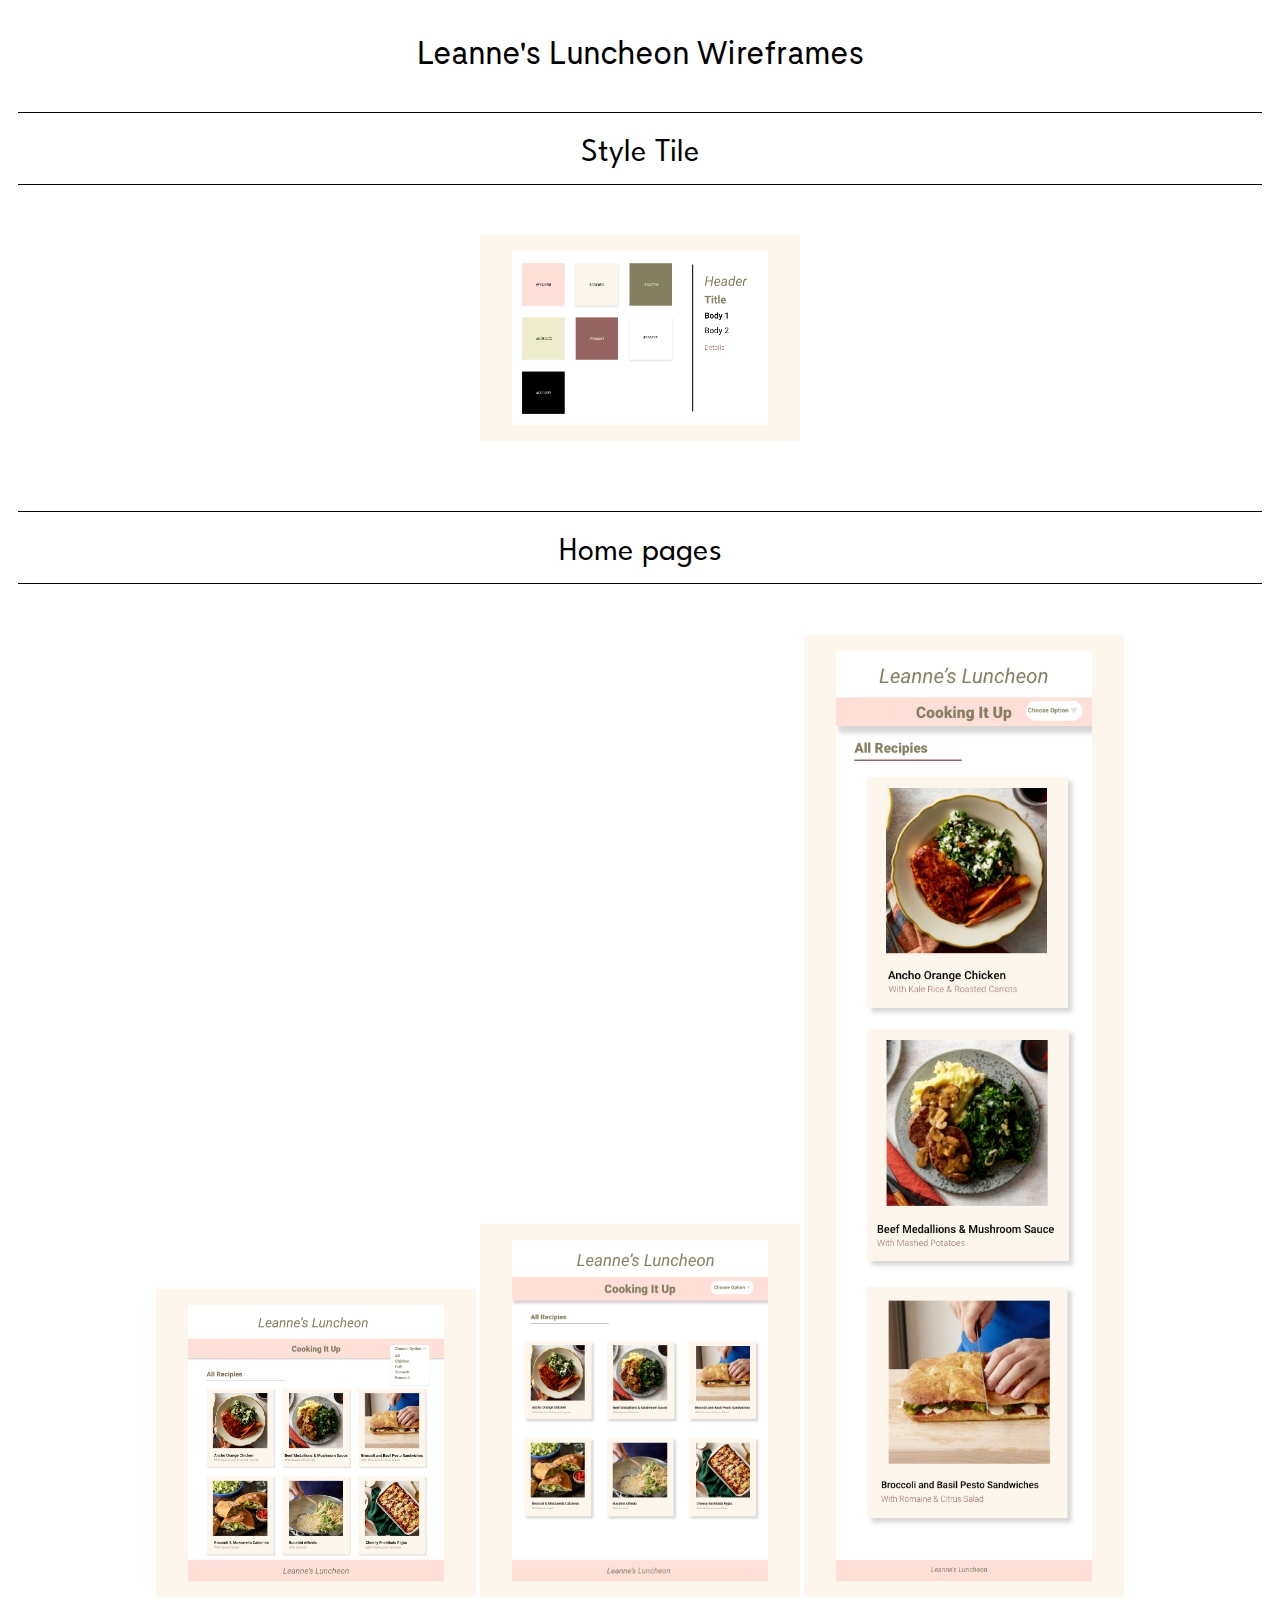
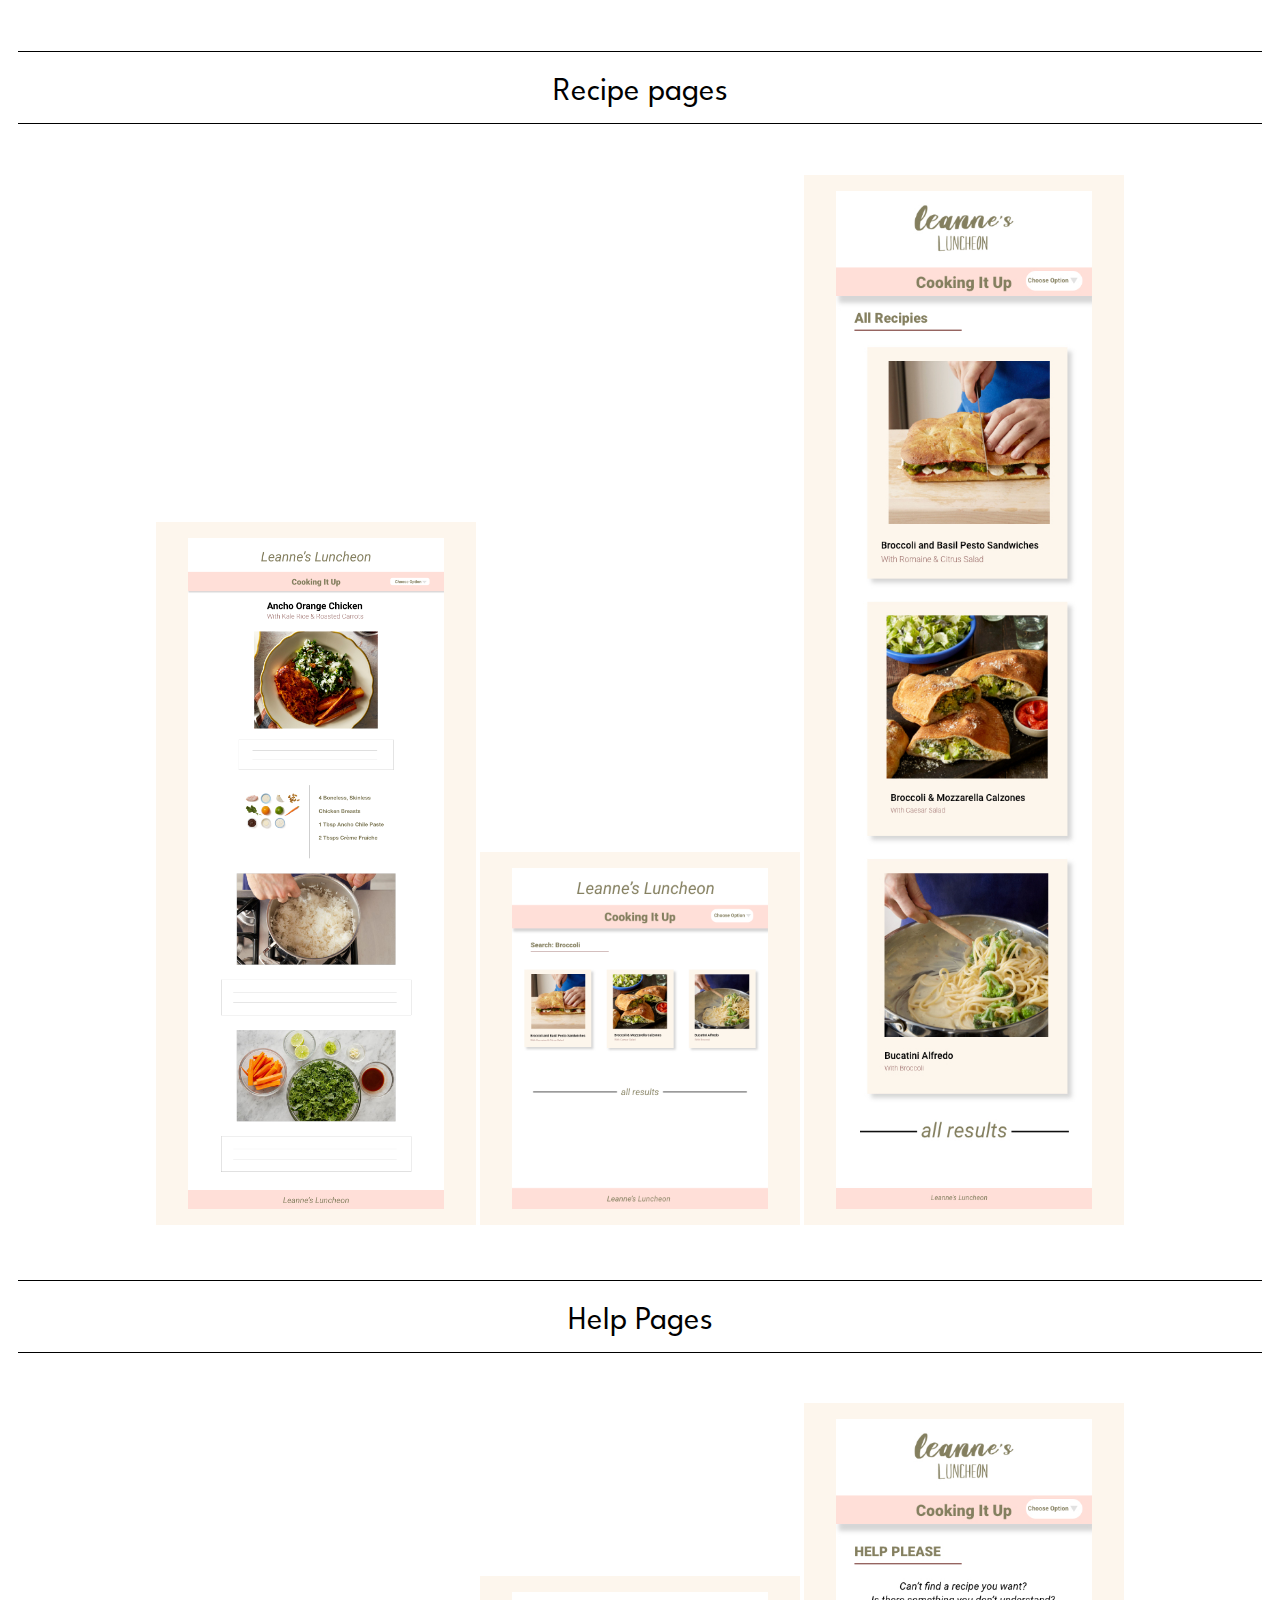
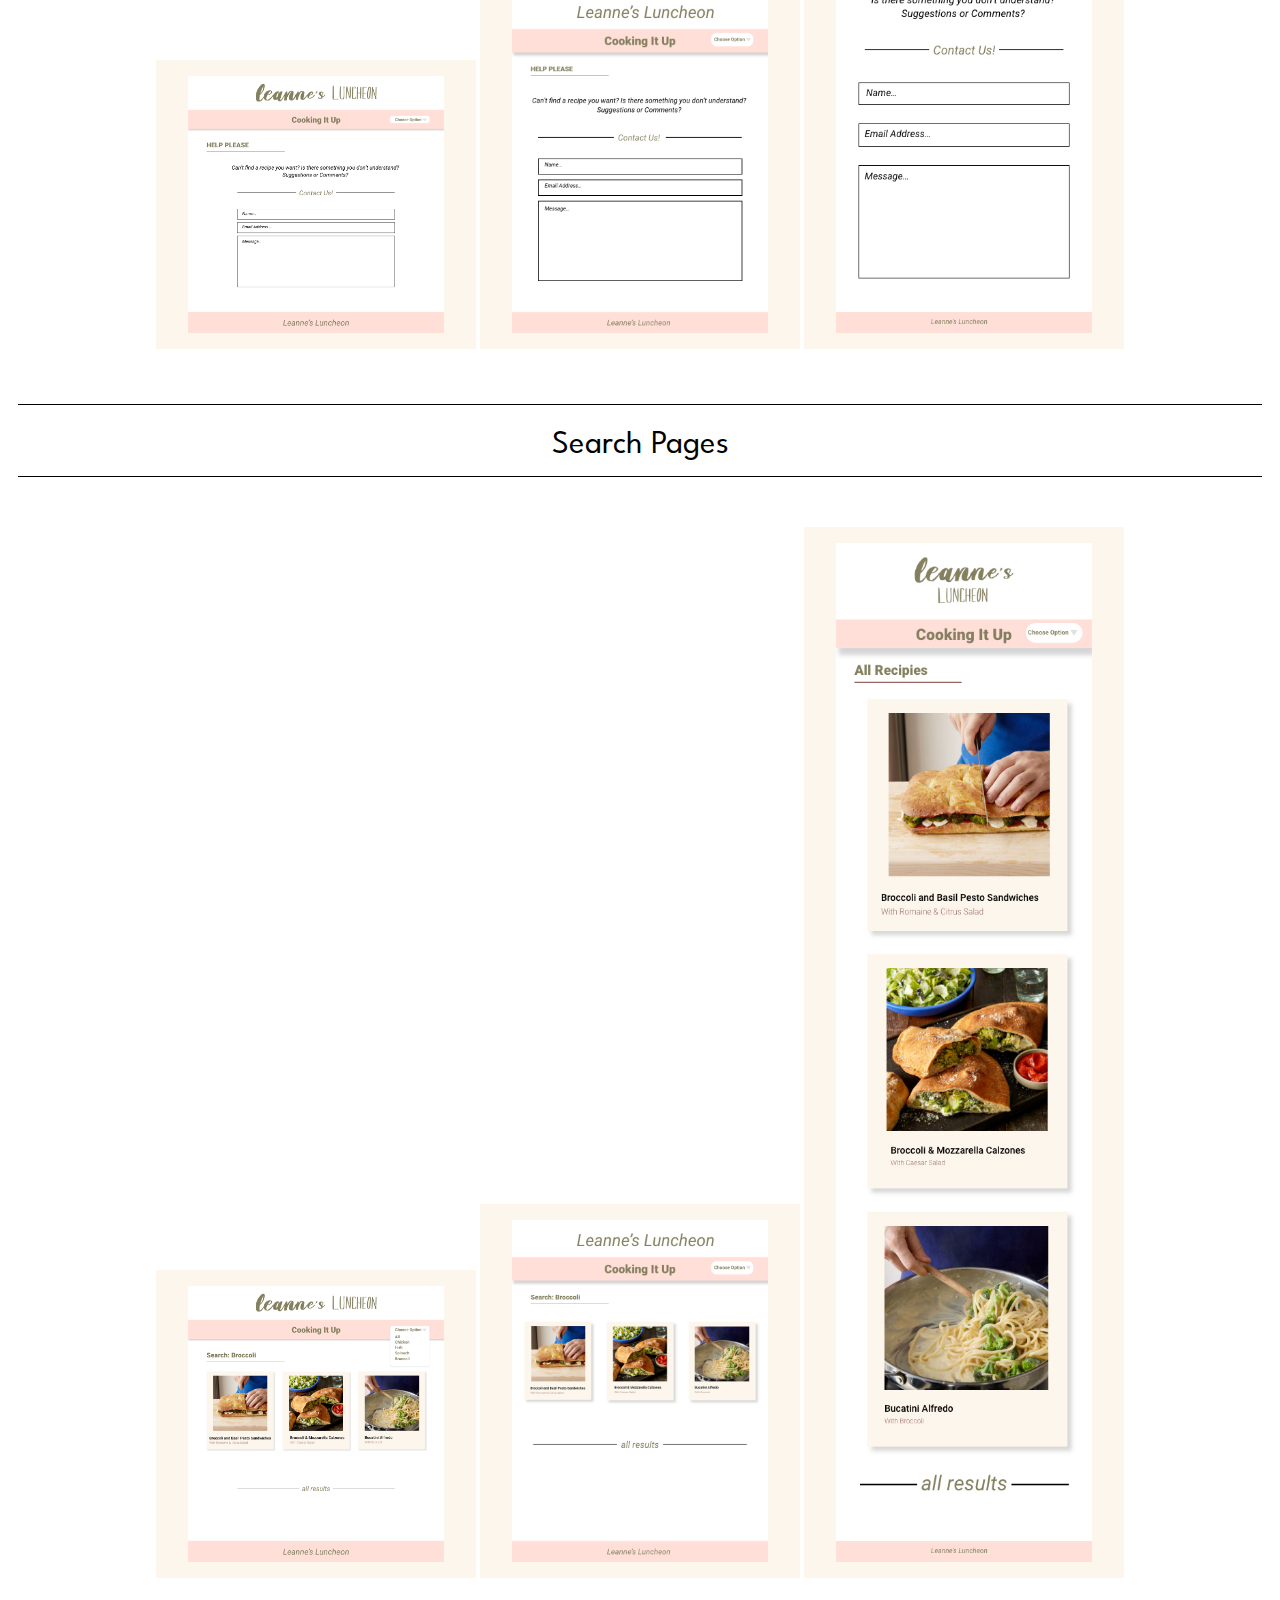
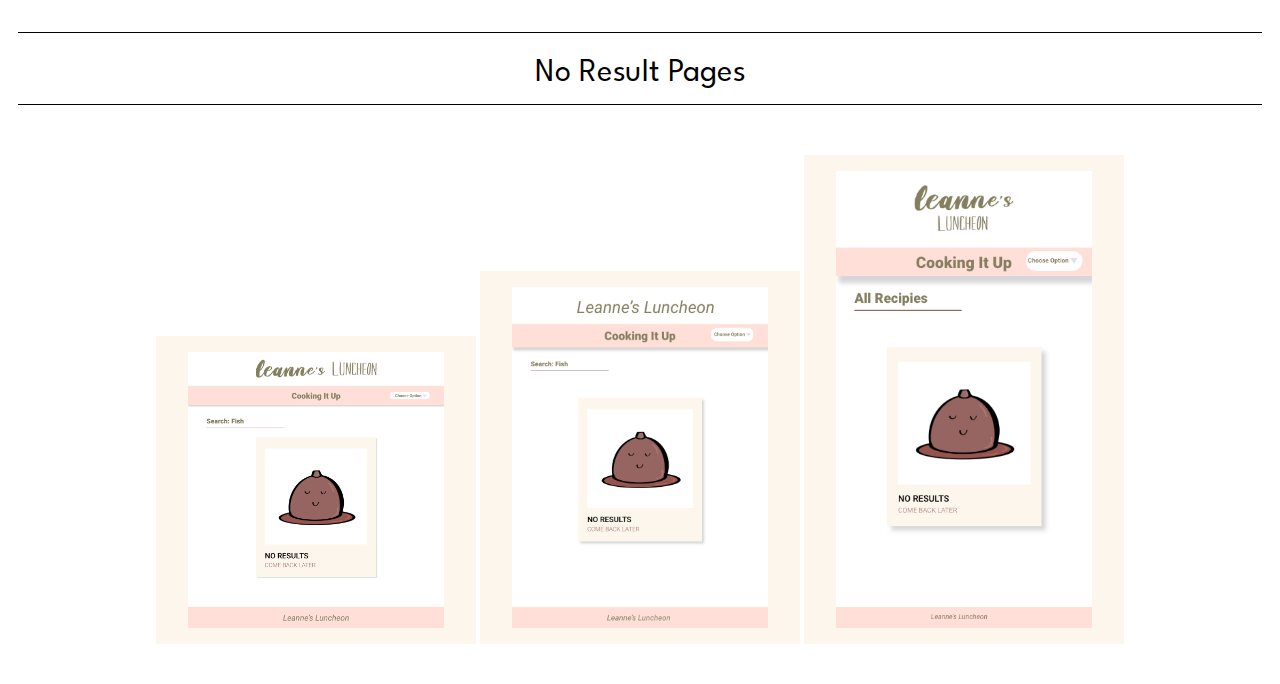
==== wireframes.html @ 92a0adb9 "Wireframes Html + Css" ====
<!DOCTYPE html>
<html lang="en">
<head>
    <meta charset="UTF-8">
    <meta name="viewport" content="width=device-width, initial-scale=1.0">
    <link rel="stylesheet" href="wireframes.css">
    <title>Wireframes</title>
</head>
<body>

    <header>Leanne's Luncheon Wireframes</header>

    <div class="style">

    <p>Style Tile</p>

     <img src="wireframes/My Style Tile.jpg" alt="">
    </div>

    <div class="grid">

        <div class="home">

            <p>Home pages</p>

            <img src="wireframes/Home Web.jpg" alt="">

            <img src="wireframes/Home Ipad.jpg" alt="">

            <img src="wireframes/Home phone.jpg" alt="">
        </div>

        <div>

            <p>Recipe pages</p>

            <img src="wireframes/Recipe-web.jpg" alt="">

            <img src="wireframes/search-ipad.jpg" alt="">

            <img src="wireframes/search-mobile.jpg" alt="">

        </div>

        <div>

            <p>
                Help Pages
            </p>
            <img src="wireframes/Help-web.jpg" alt="">

            <img src="wireframes/help-ipad.jpg" alt="">

            <img src="wireframes/Help-mobile.jpg" alt="">

        </div>


        <div>

            <p>Search Pages</p>

            <img src="wireframes/search-web.jpg" alt="">
            
            <img src="wireframes/search-ipad.jpg" alt="">

            <img src="wireframes/search-mobile.jpg" alt="">

        </div>

        <div>

            <p>
                No Result Pages
            </p>

            <img src="wireframes/no result-web.jpg" alt="">

            <img src="wireframes/no result- iPad.jpg" alt="">

            <img src="wireframes/no result- phone.jpg" alt="">
        </div>

    </div>

</body>
</html>
---- wireframes.css ----
@font-face {
    font-family: 'LeagueSpartanVariable';
    src: url(fonts/LeagueSpartanVariable.woff2) format('truetype'); 
    font-weight: 200 900;
}

@font-face {
    font-family: 'BandeinsSansVariableGX';
    src: url('fonts/BandeinsSansVariableGX.ttf') format('truetype');
    font-weight: 200 900;

}

header{
    font-family: "BandeinsSansVariableGX";
    font-size: 2rem;
    text-align: center;
    margin-top: 2rem;
}

img {

    background-color: #FDF6ED;
  /*   box-shadow: 6px 6px 6px 1px #E7E5E5; */
    font-weight: 500;
    margin: 1.15rem auto;
    width: 16rem;
    padding: 1rem 2rem 1rem 2rem;
    text-align: center;
}

.grid, .style{
    display: grid;
    grid-template-rows: auto auto auto ;
    padding: 10px;
    text-align: center;

}

p{
    font-family: "LeagueSpartanVariable";
    font-size: 2rem;
    border-top: solid .1rem black;
    border-bottom: solid .1rem black;
    padding: 1rem 0 1rem 0;
}
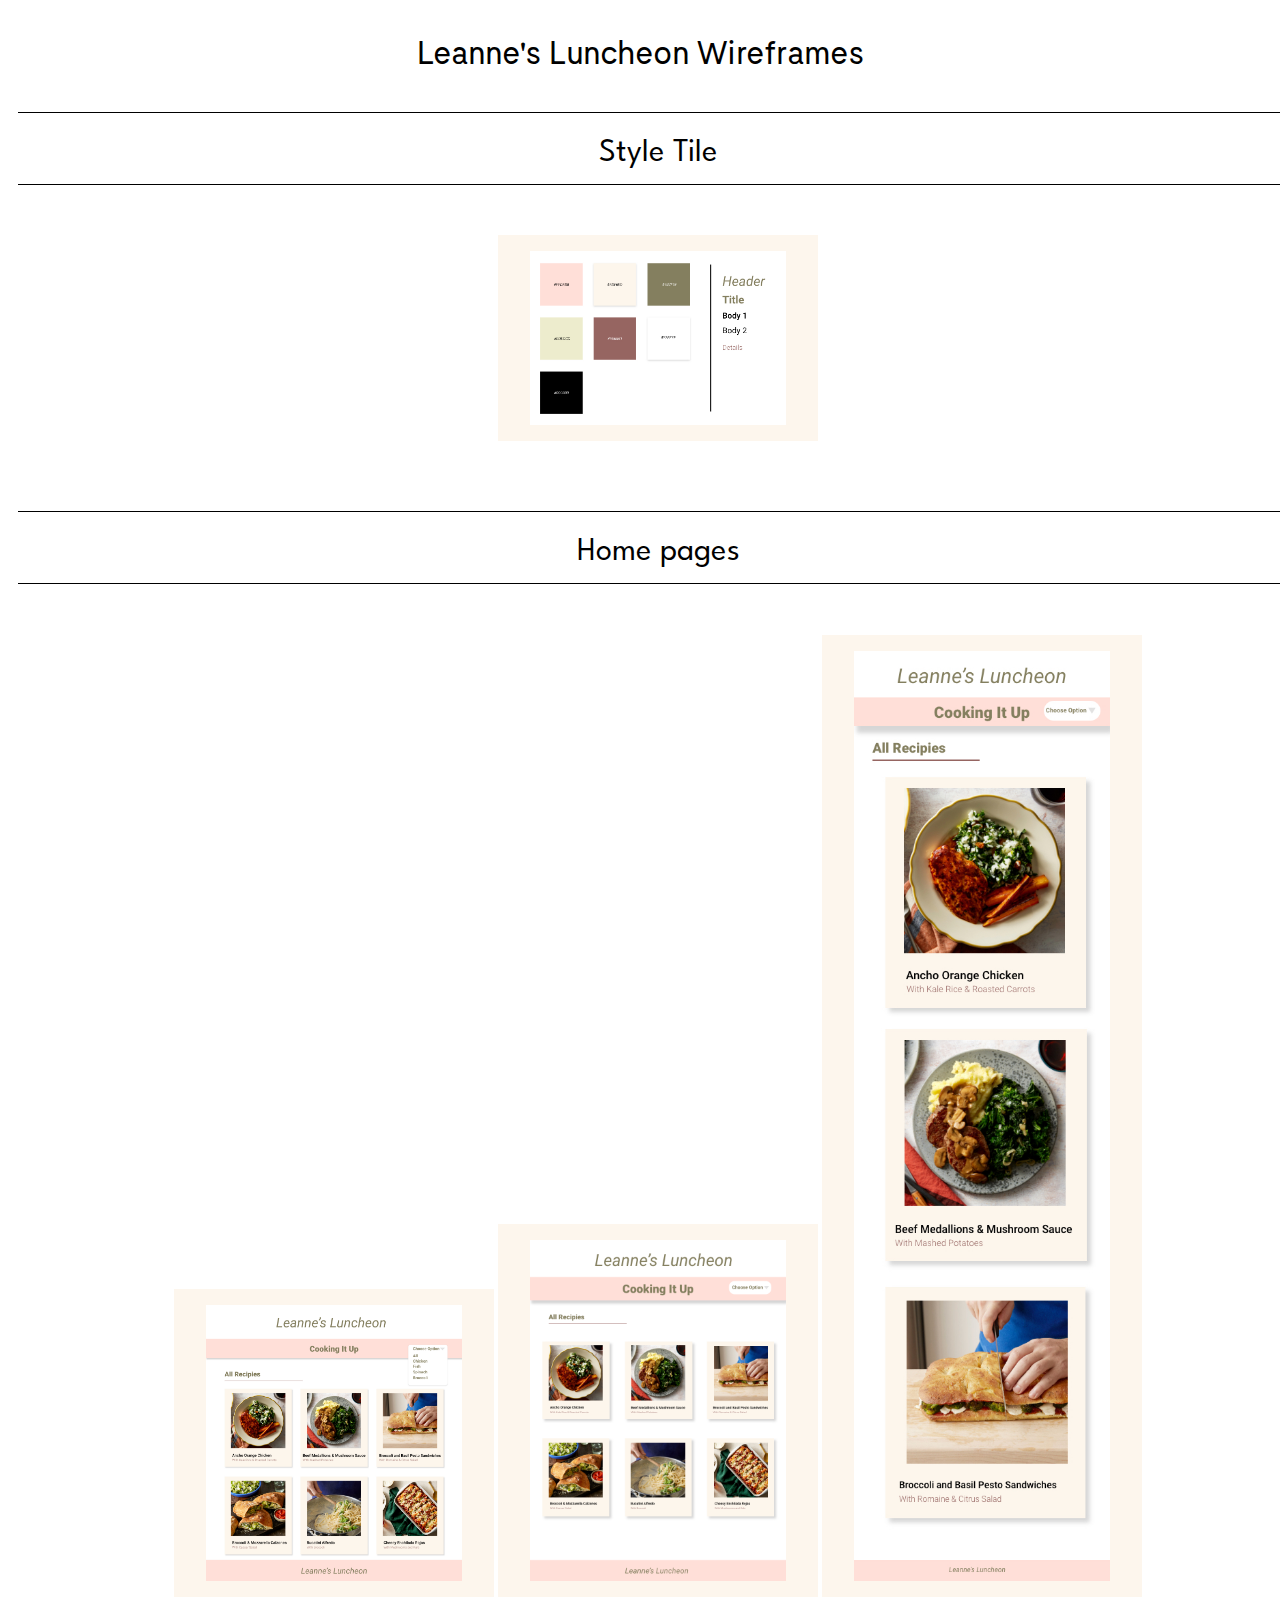
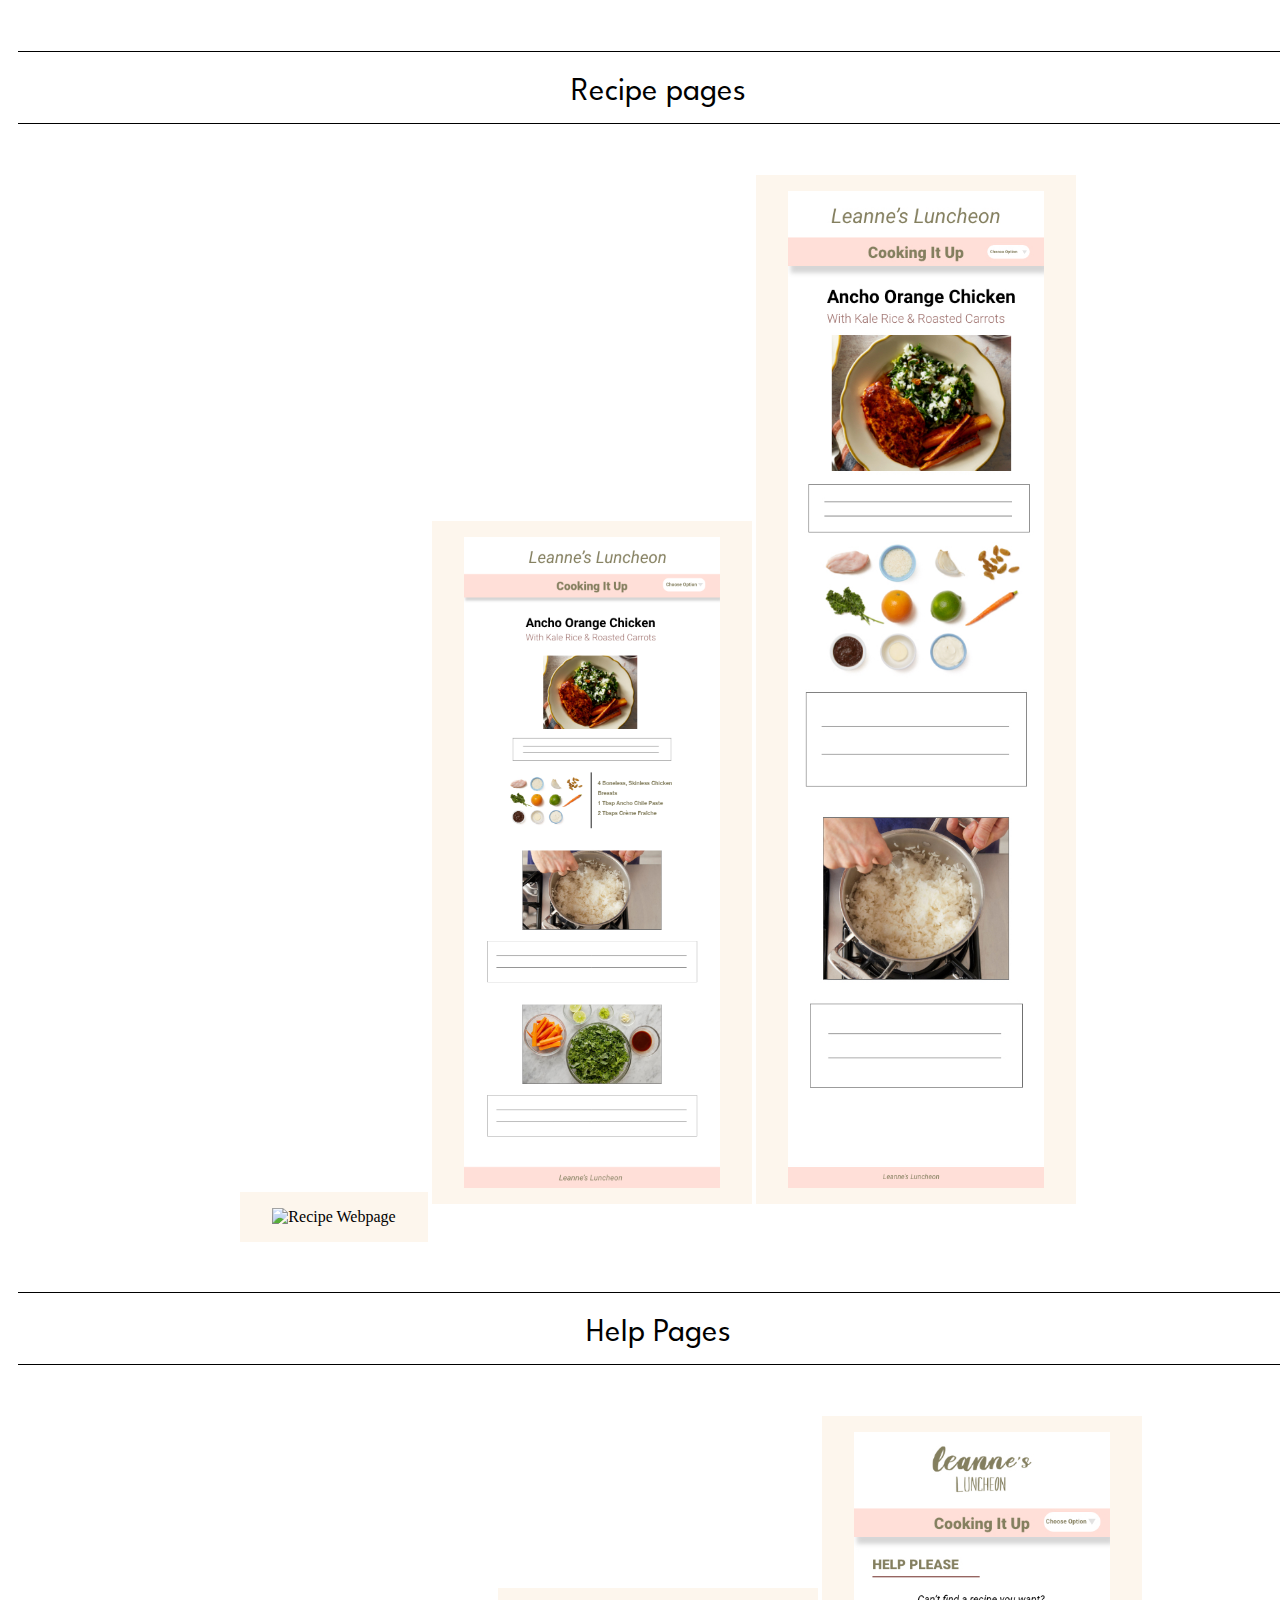
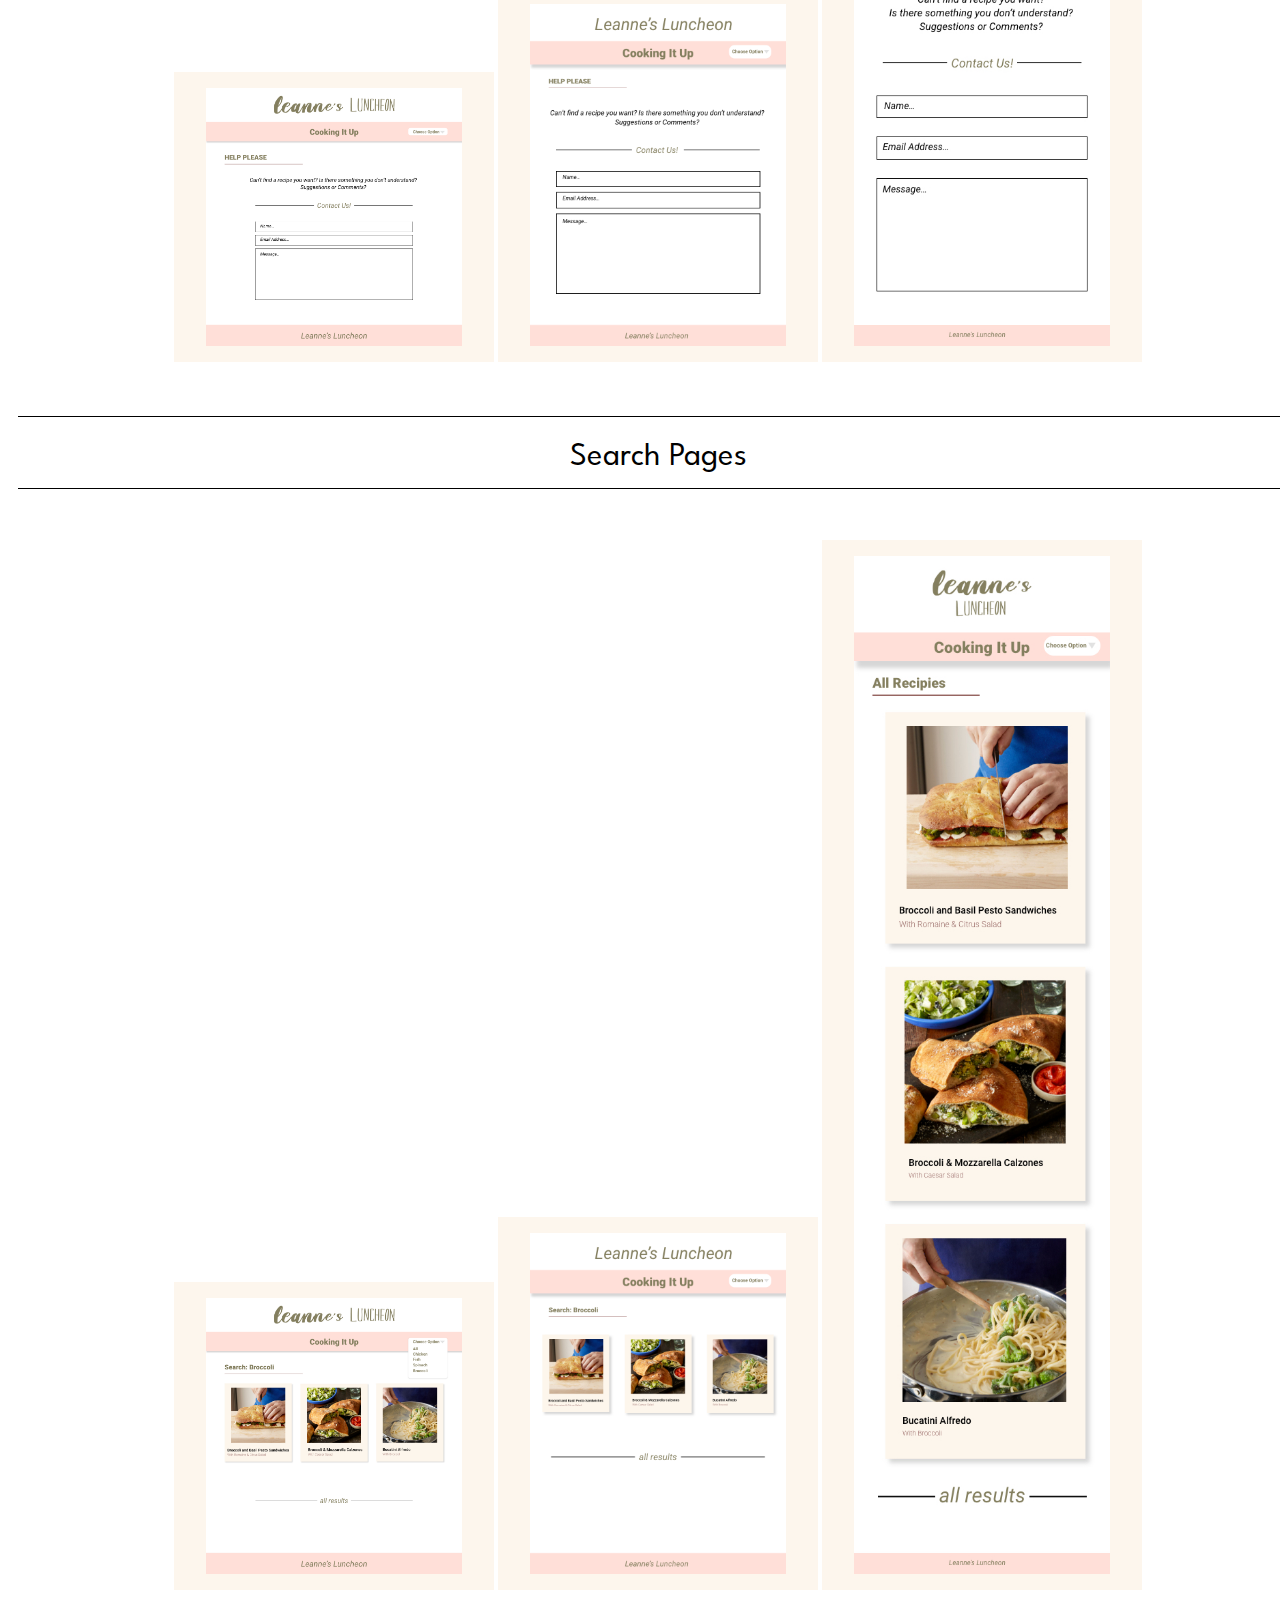
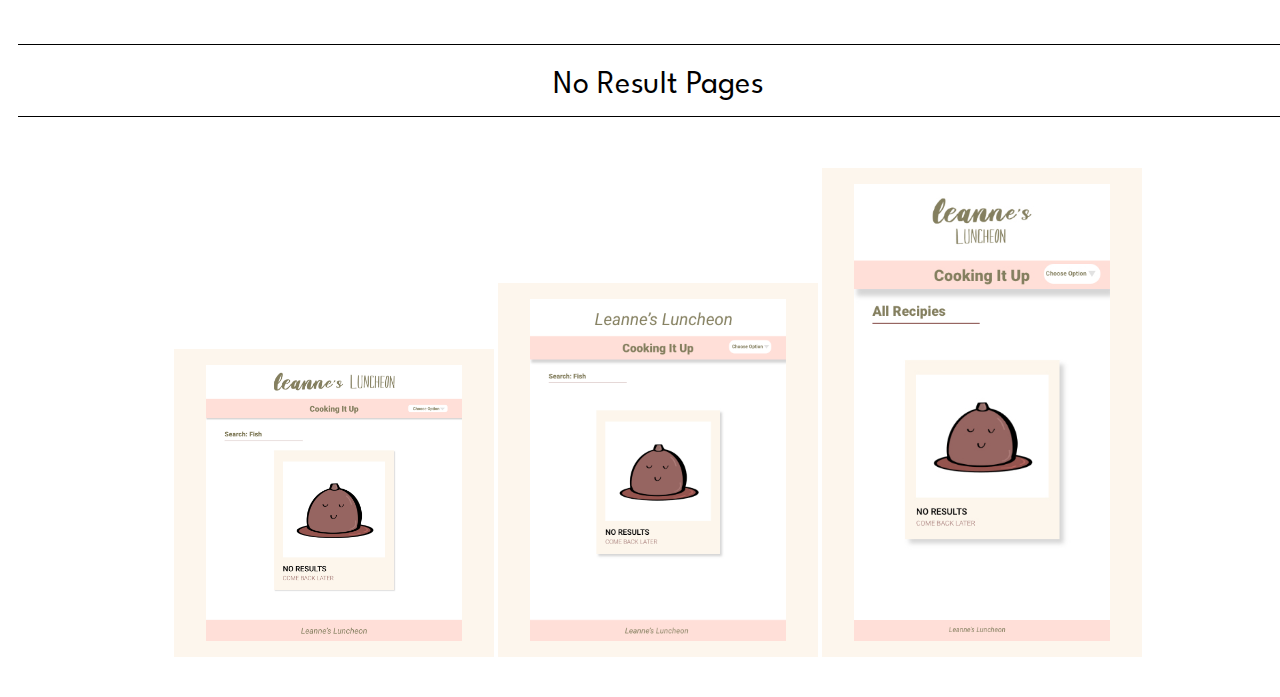
==== commit cedd31de: "Wireframes w/ alt tags" ====
--- a/wireframes.html
+++ b/wireframes.html
@@ -14,7 +14,7 @@
 
     <p>Style Tile</p>
 
-     <img src="wireframes/My Style Tile.jpg" alt="">
+     <img src="wireframes/My Style Tile.jpg" alt="style stile">
     </div>
 
     <div class="grid">
@@ -23,22 +23,22 @@
 
             <p>Home pages</p>
 
-            <img src="wireframes/Home Web.jpg" alt="">
+            <img src="wireframes/Home Web.jpg" alt="Home Webpage">
 
-            <img src="wireframes/Home Ipad.jpg" alt="">
+            <img src="wireframes/Home Ipad.jpg" alt="Home Tablet">
 
-            <img src="wireframes/Home phone.jpg" alt="">
+            <img src="wireframes/Home phone.jpg" alt="Home Mobile">
         </div>
 
         <div>
 
             <p>Recipe pages</p>
 
-            <img src="wireframes/Recipe-web.jpg" alt="">
+            <img src="wireframes/recipe-web.jpg" alt="Recipe Webpage">
 
-            <img src="wireframes/search-ipad.jpg" alt="">
+            <img src="wireframes/Recipe-pad.jpg" alt="Recipe Tablet">
 
-            <img src="wireframes/search-mobile.jpg" alt="">
+            <img src="wireframes/Recipe-phone.jpg" alt="Recipe Mobile">
 
         </div>
 
@@ -47,11 +47,11 @@
             <p>
                 Help Pages
             </p>
-            <img src="wireframes/Help-web.jpg" alt="">
+            <img src="wireframes/Help-web.jpg" alt="Help Webpage">
 
-            <img src="wireframes/help-ipad.jpg" alt="">
+            <img src="wireframes/help-ipad.jpg" alt="Help Tablet">
 
-            <img src="wireframes/Help-mobile.jpg" alt="">
+            <img src="wireframes/Help-mobile.jpg" alt="Help Mobile">
 
         </div>
 
@@ -60,11 +60,11 @@
 
             <p>Search Pages</p>
 
-            <img src="wireframes/search-web.jpg" alt="">
+            <img src="wireframes/search-web.jpg" alt="Search Webpage">
             
-            <img src="wireframes/search-ipad.jpg" alt="">
+            <img src="wireframes/search-ipad.jpg" alt="Search Tablet">
 
-            <img src="wireframes/search-mobile.jpg" alt="">
+            <img src="wireframes/search-mobile.jpg" alt="Search Mobile">
 
         </div>
 
@@ -74,11 +74,11 @@
                 No Result Pages
             </p>
 
-            <img src="wireframes/no result-web.jpg" alt="">
+            <img src="wireframes/no result-web.jpg" alt="No results Webpage">
 
-            <img src="wireframes/no result- iPad.jpg" alt="">
+            <img src="wireframes/no result- iPad.jpg" alt="No Results Tablet">
 
-            <img src="wireframes/no result- phone.jpg" alt="">
+            <img src="wireframes/no result- phone.jpg" alt="No Results Mobile">
         </div>
 
     </div>
--- a/wireframes.css
+++ b/wireframes.css
@@ -34,6 +34,7 @@
     grid-template-rows: auto auto auto ;
     padding: 10px;
     text-align: center;
+    width: 80rem;
 
 }
 
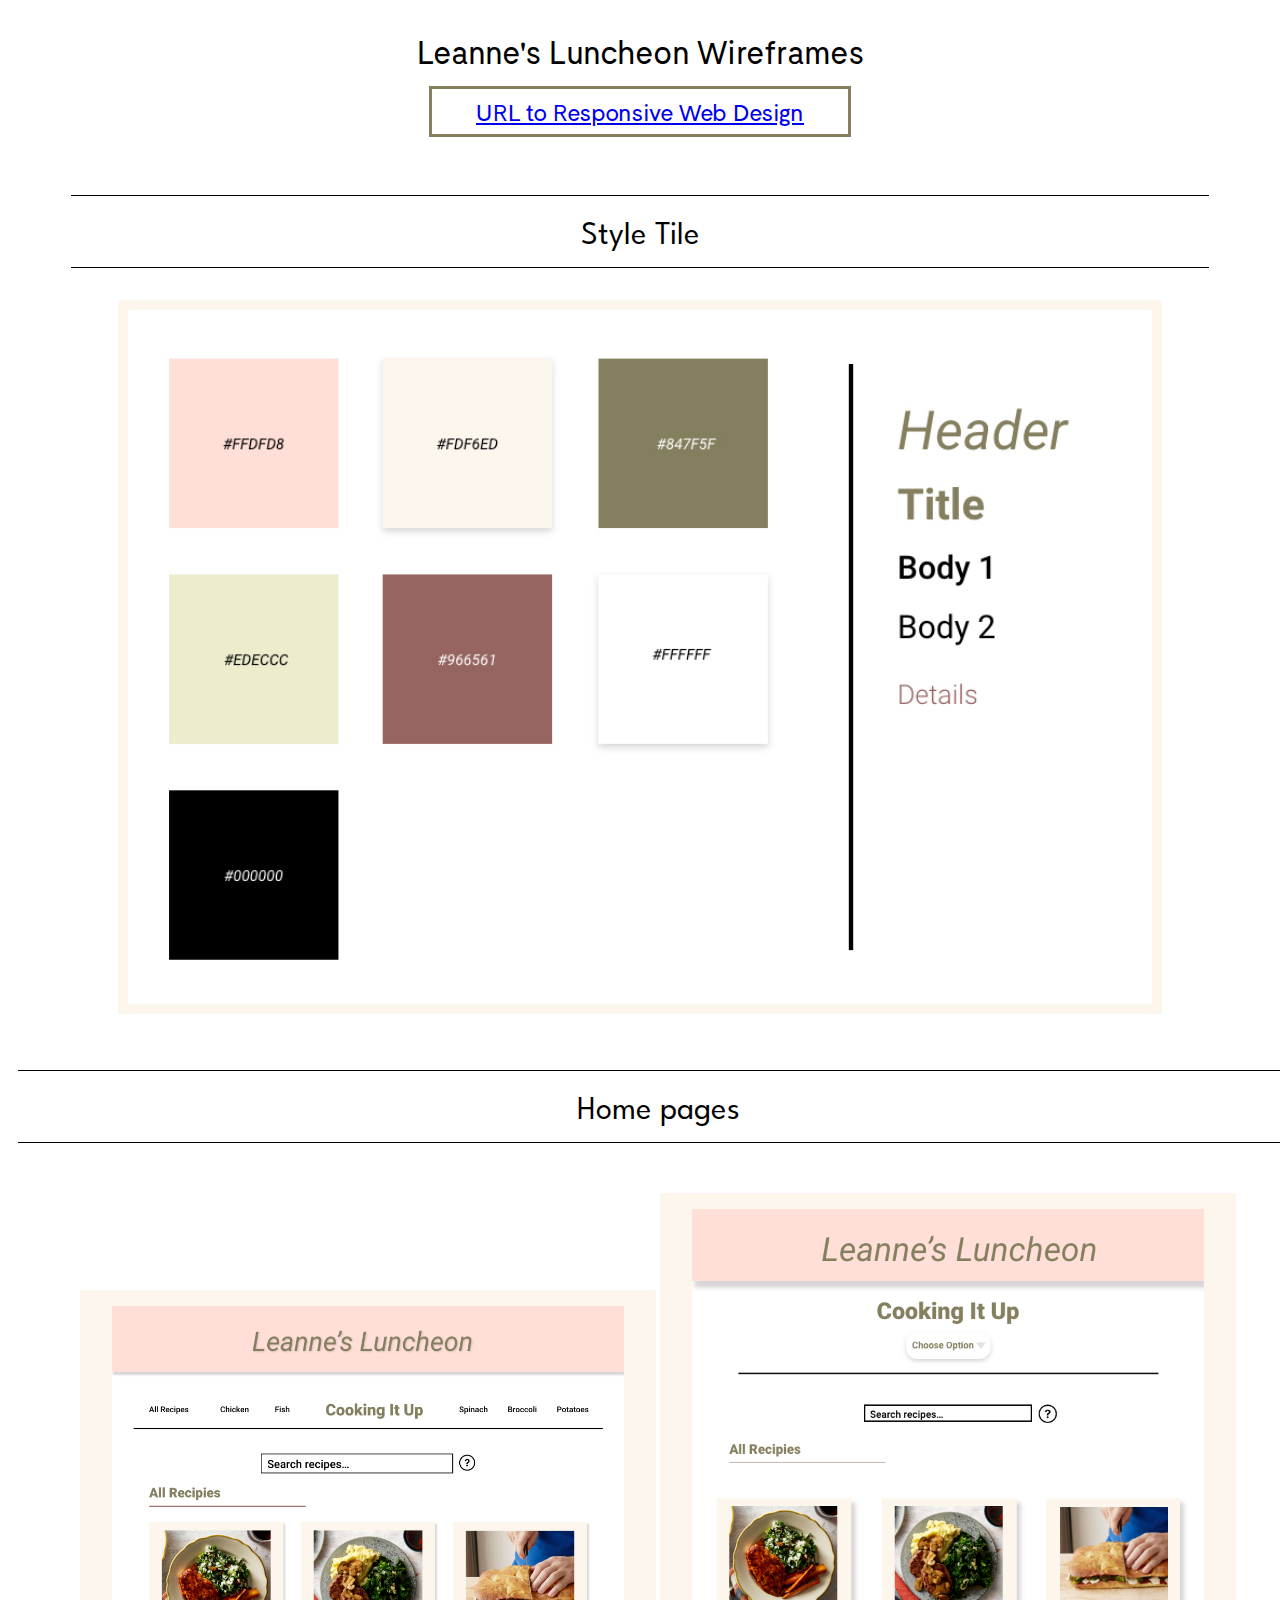
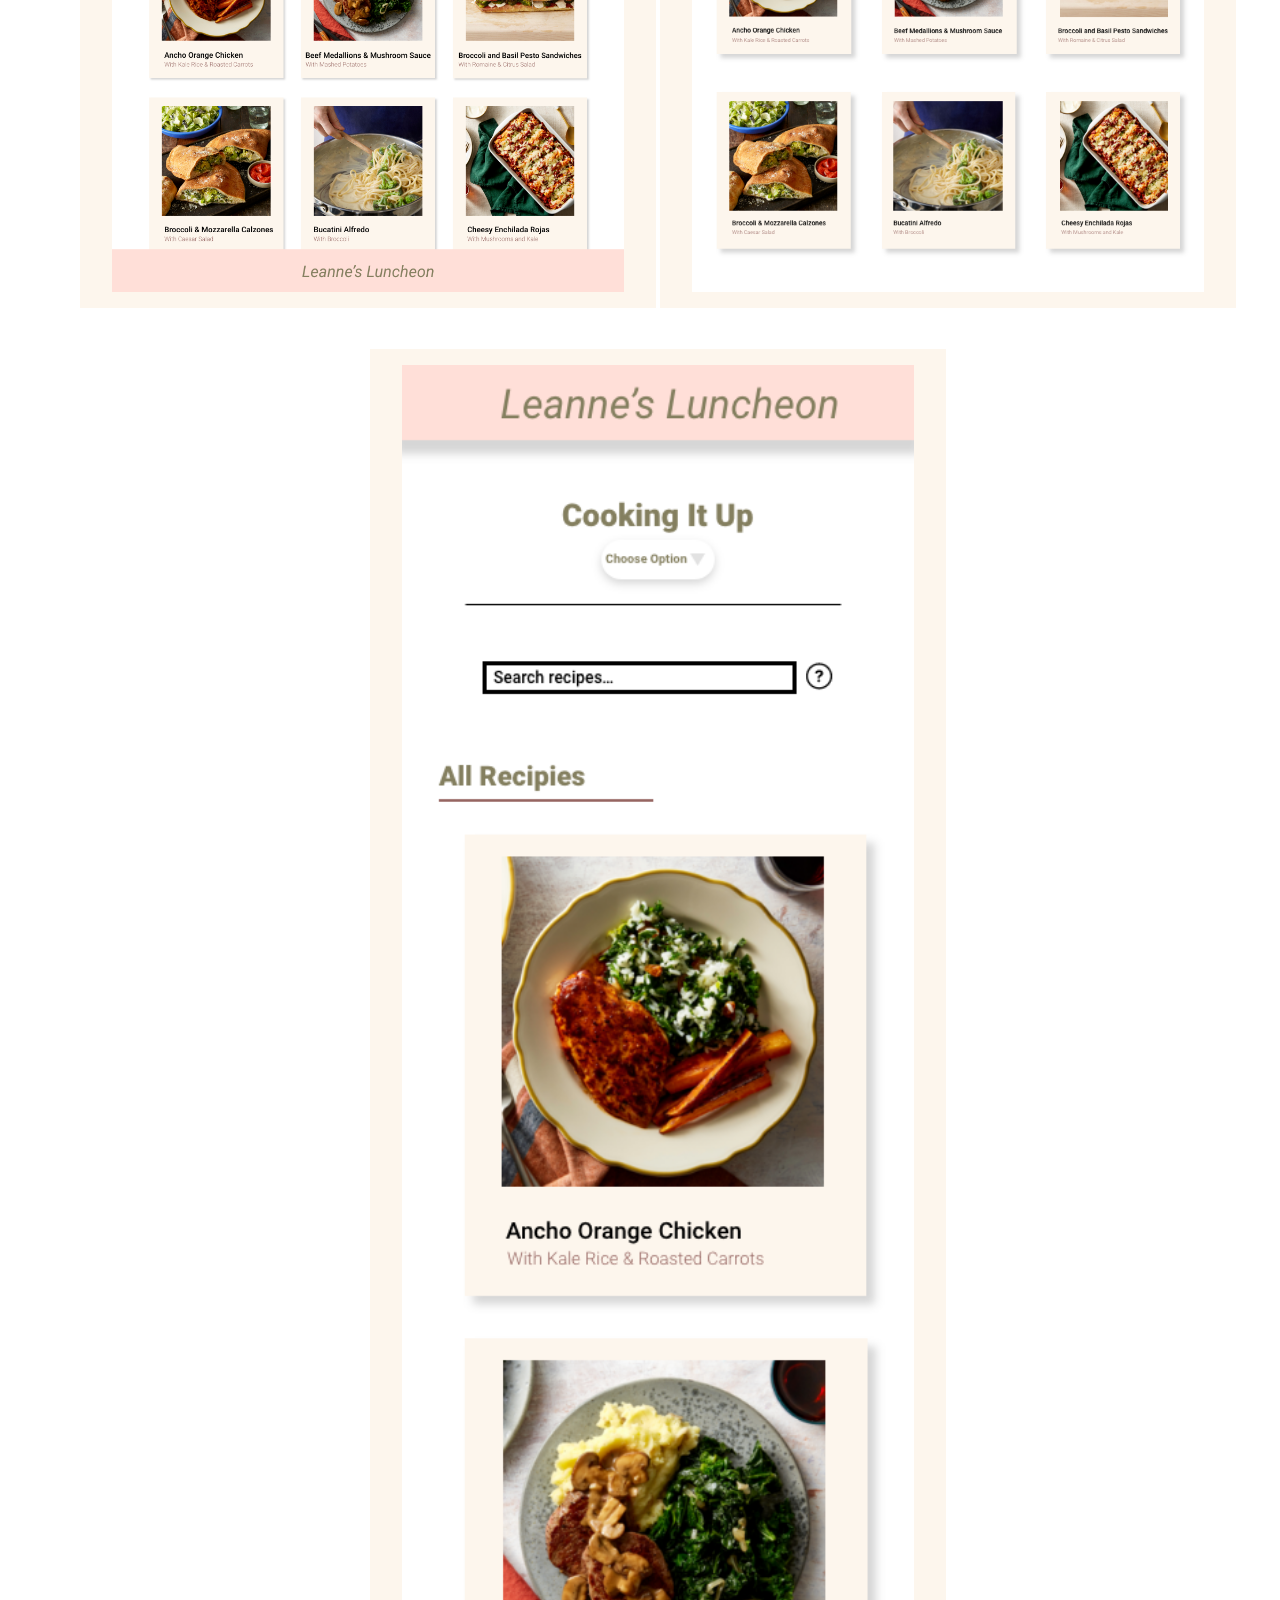
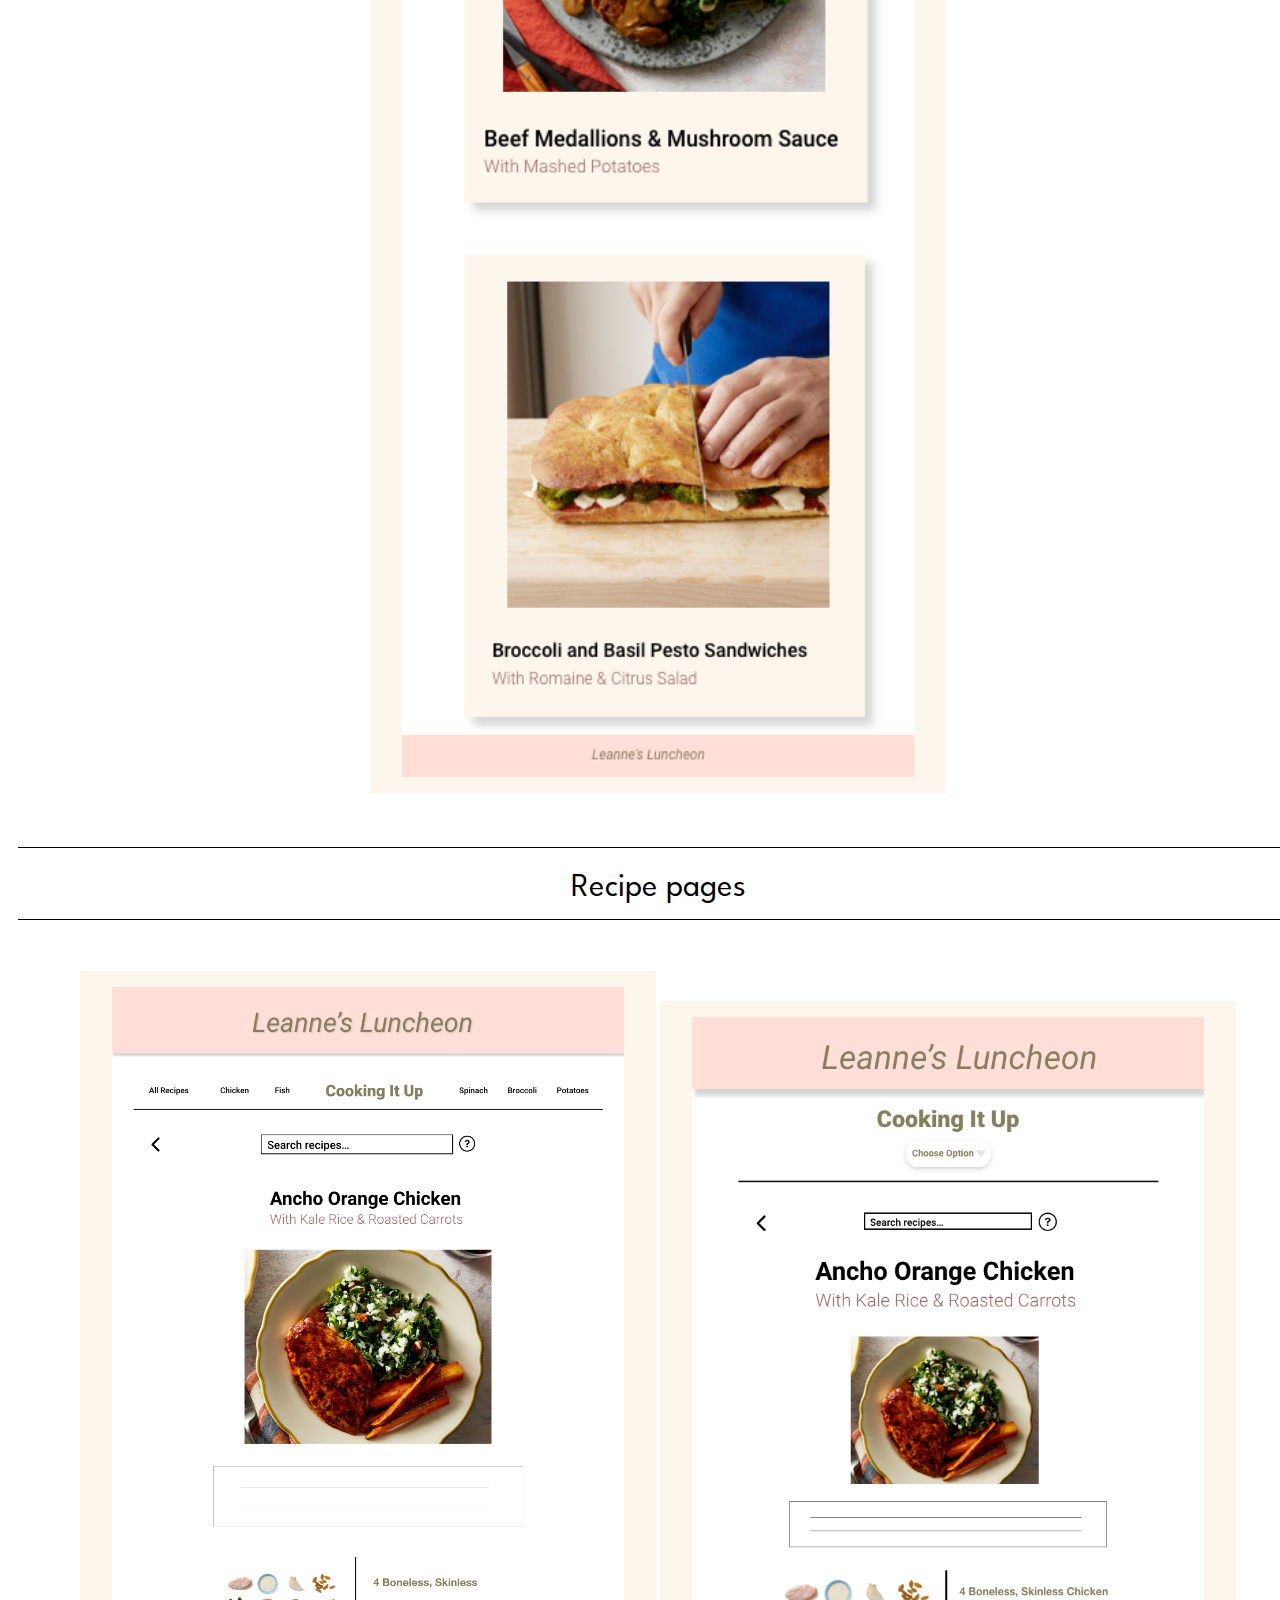
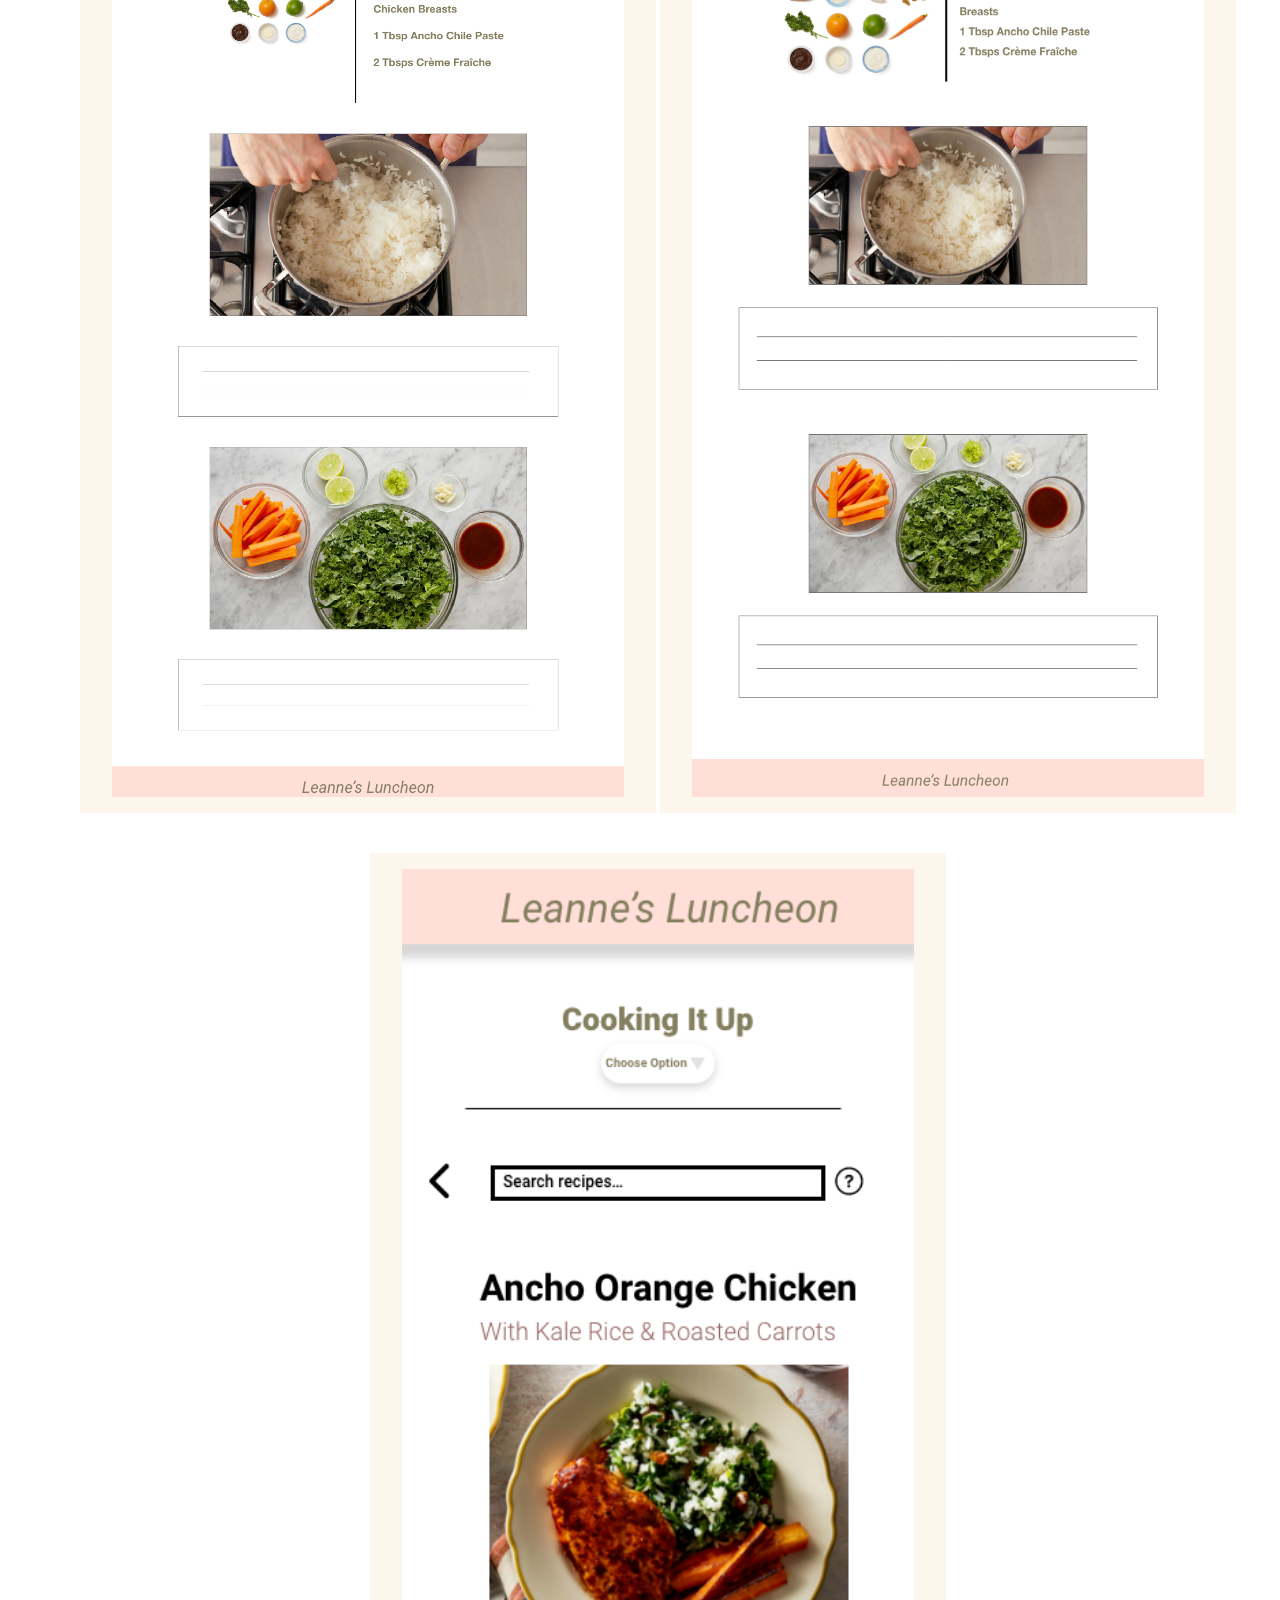
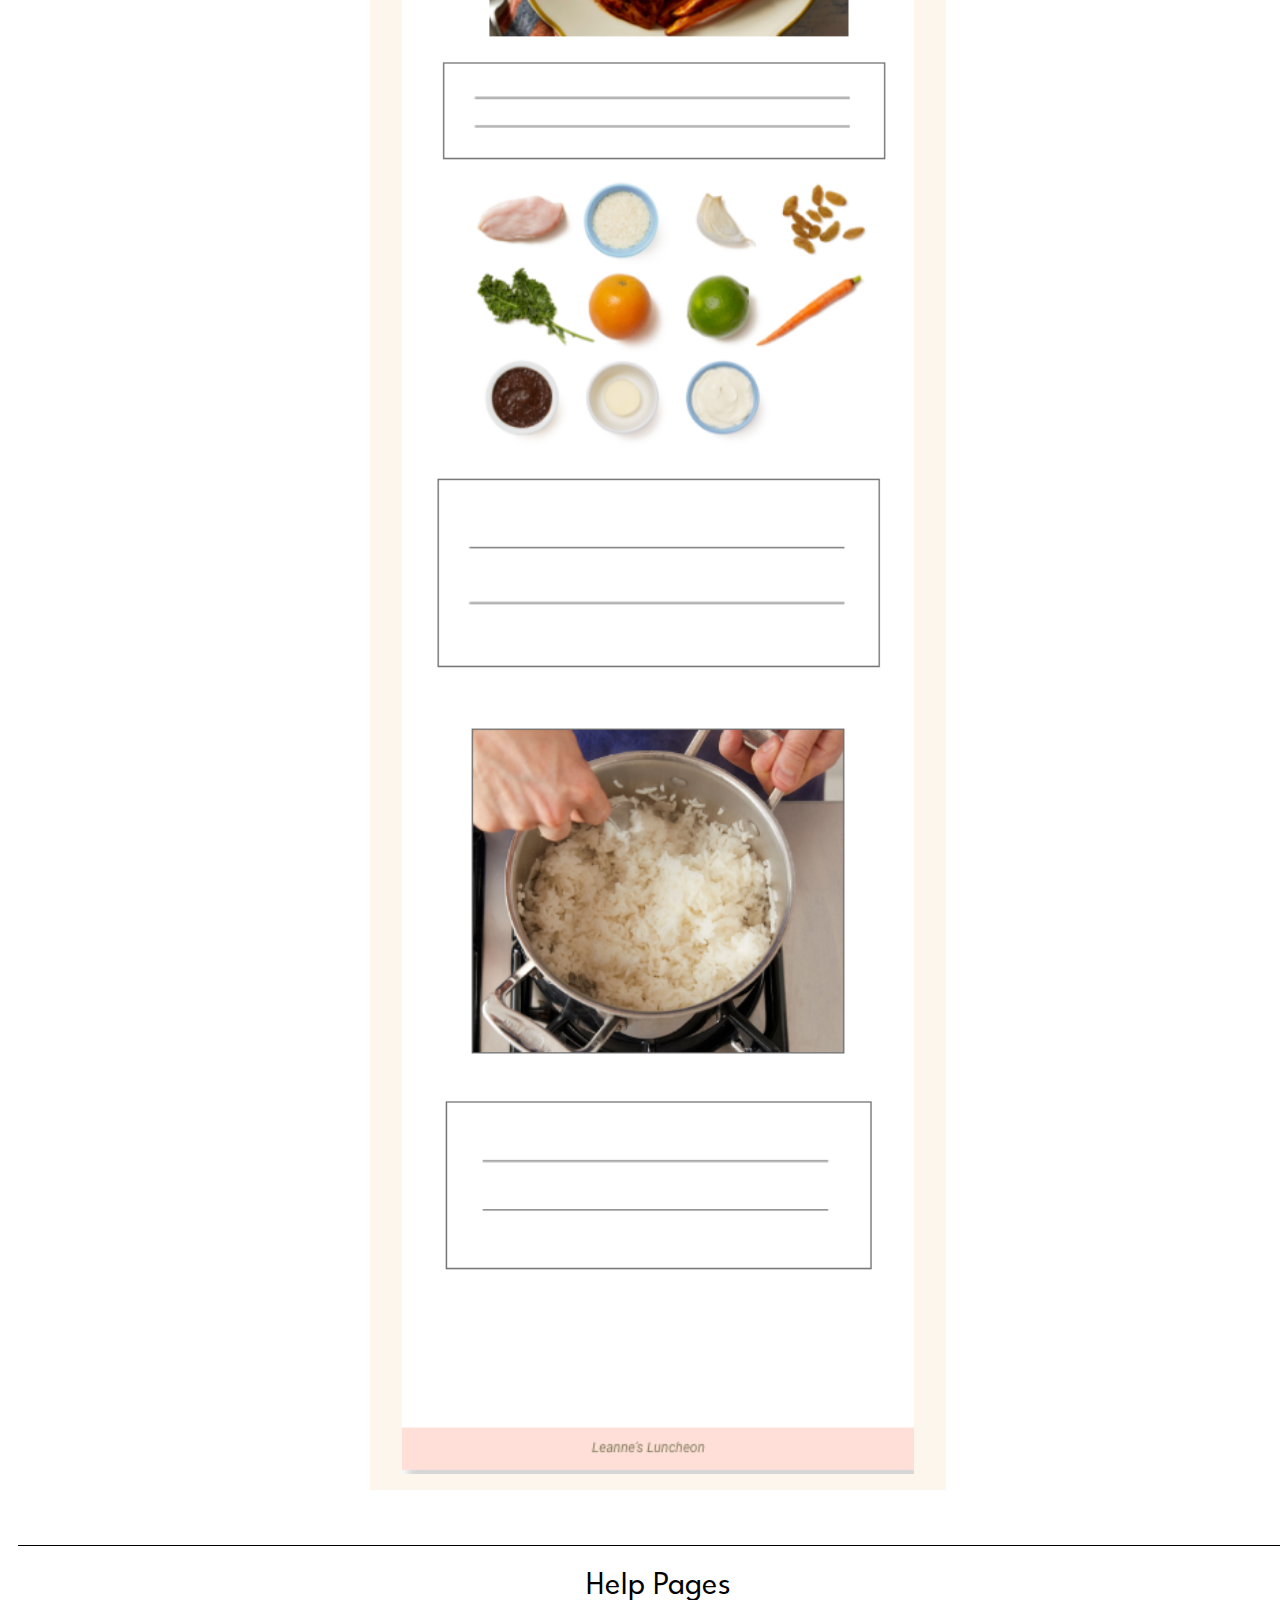
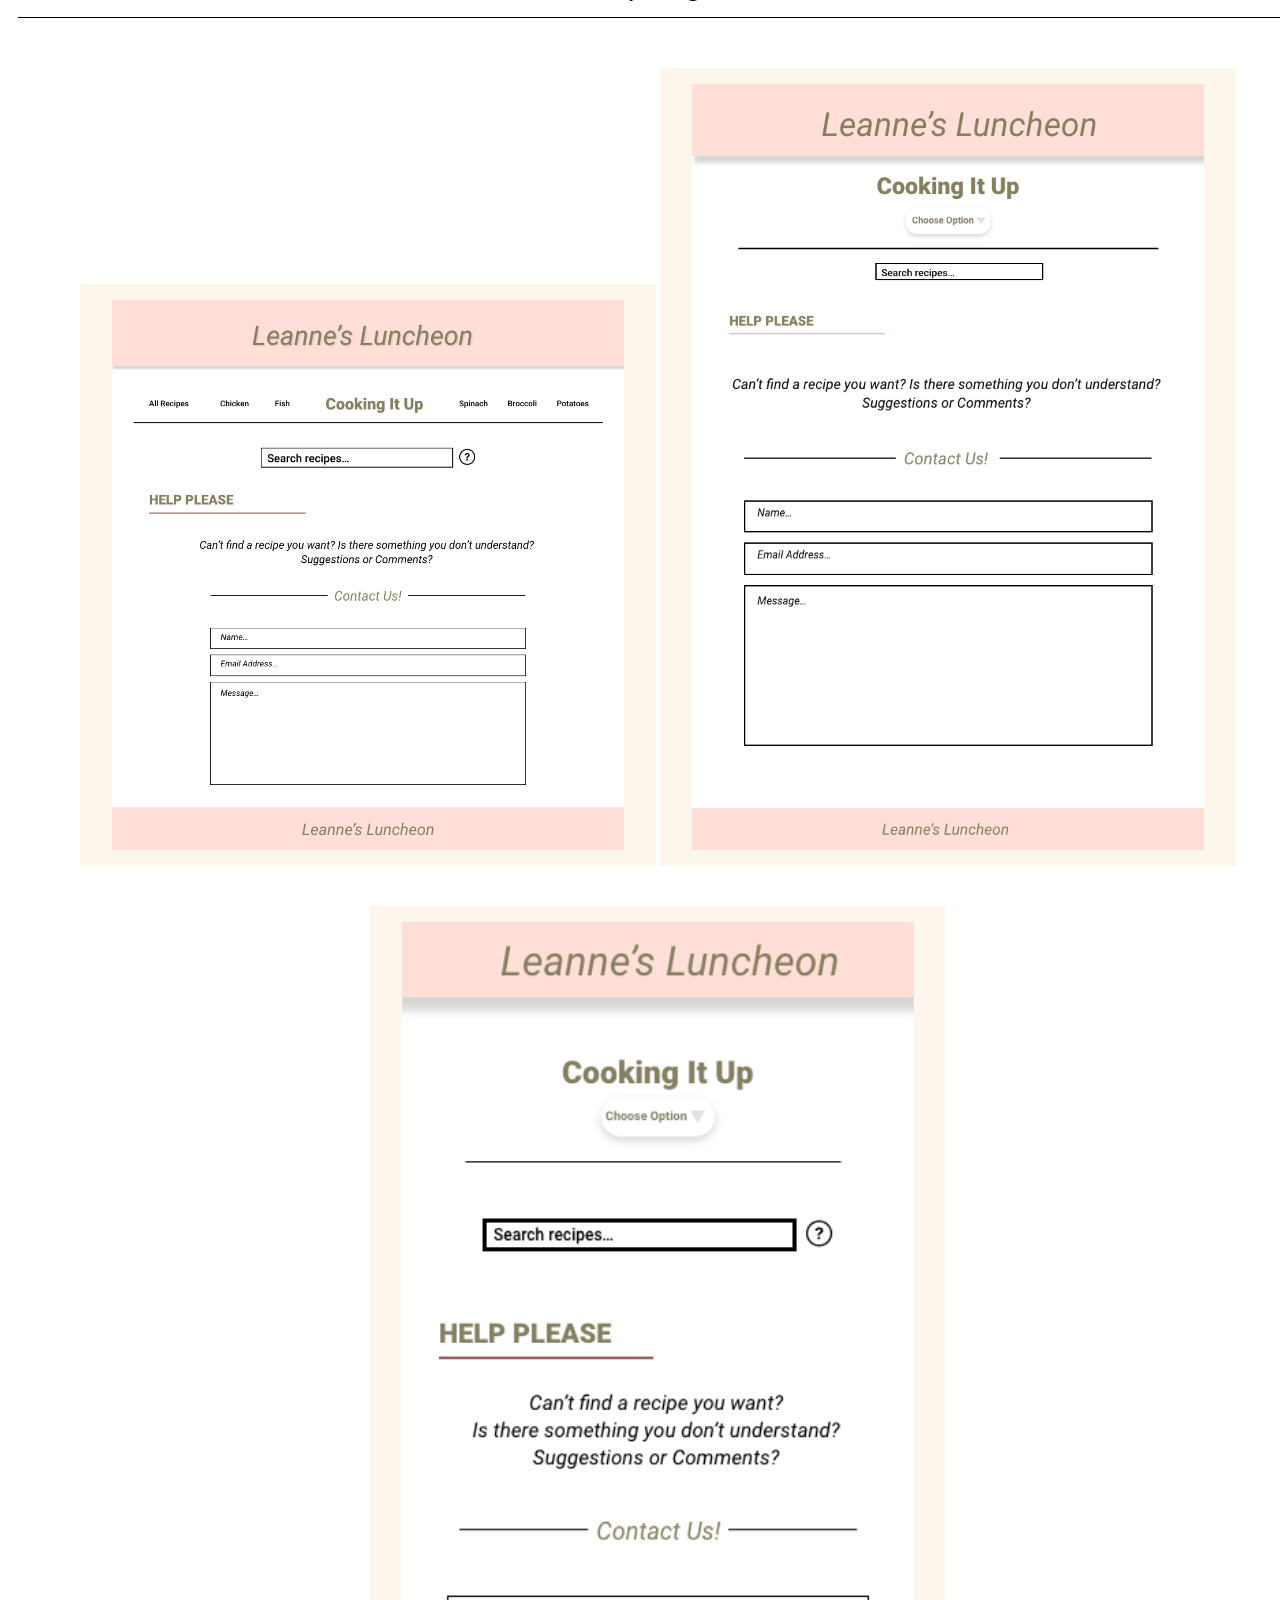
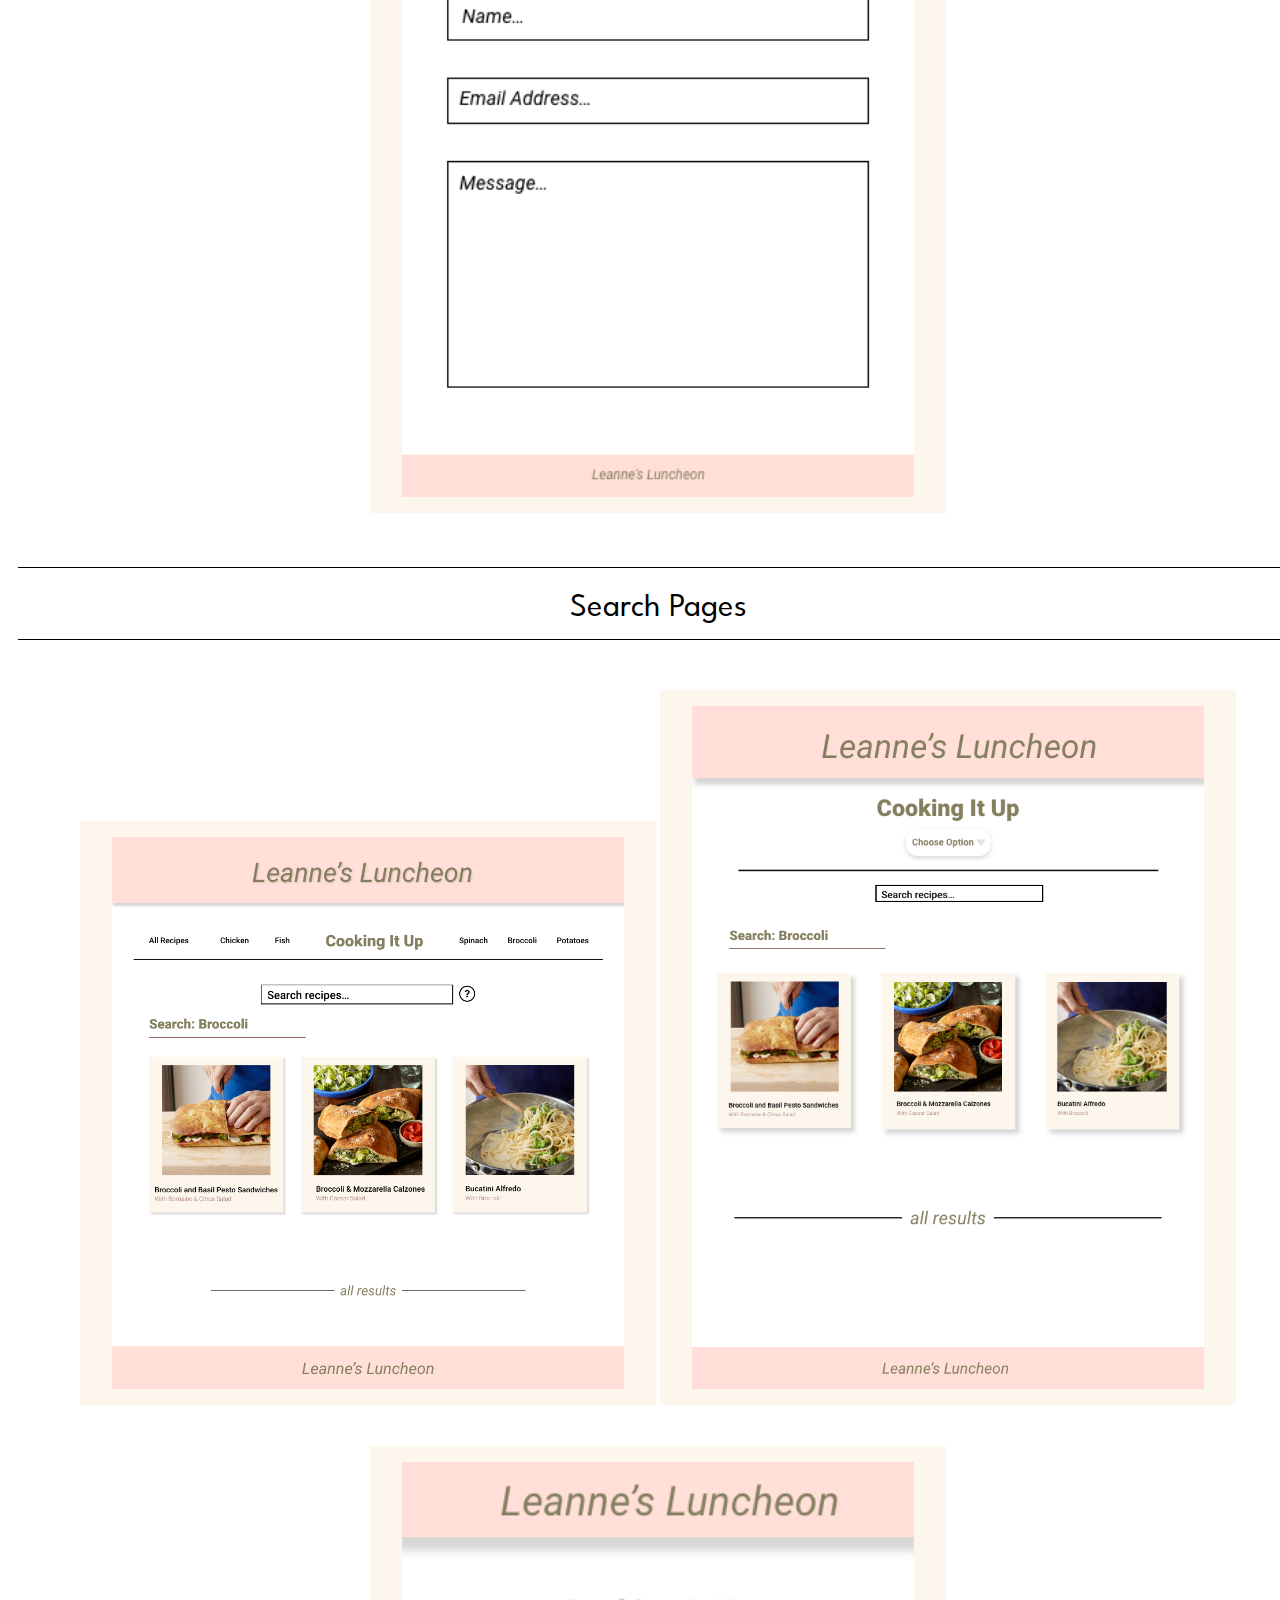
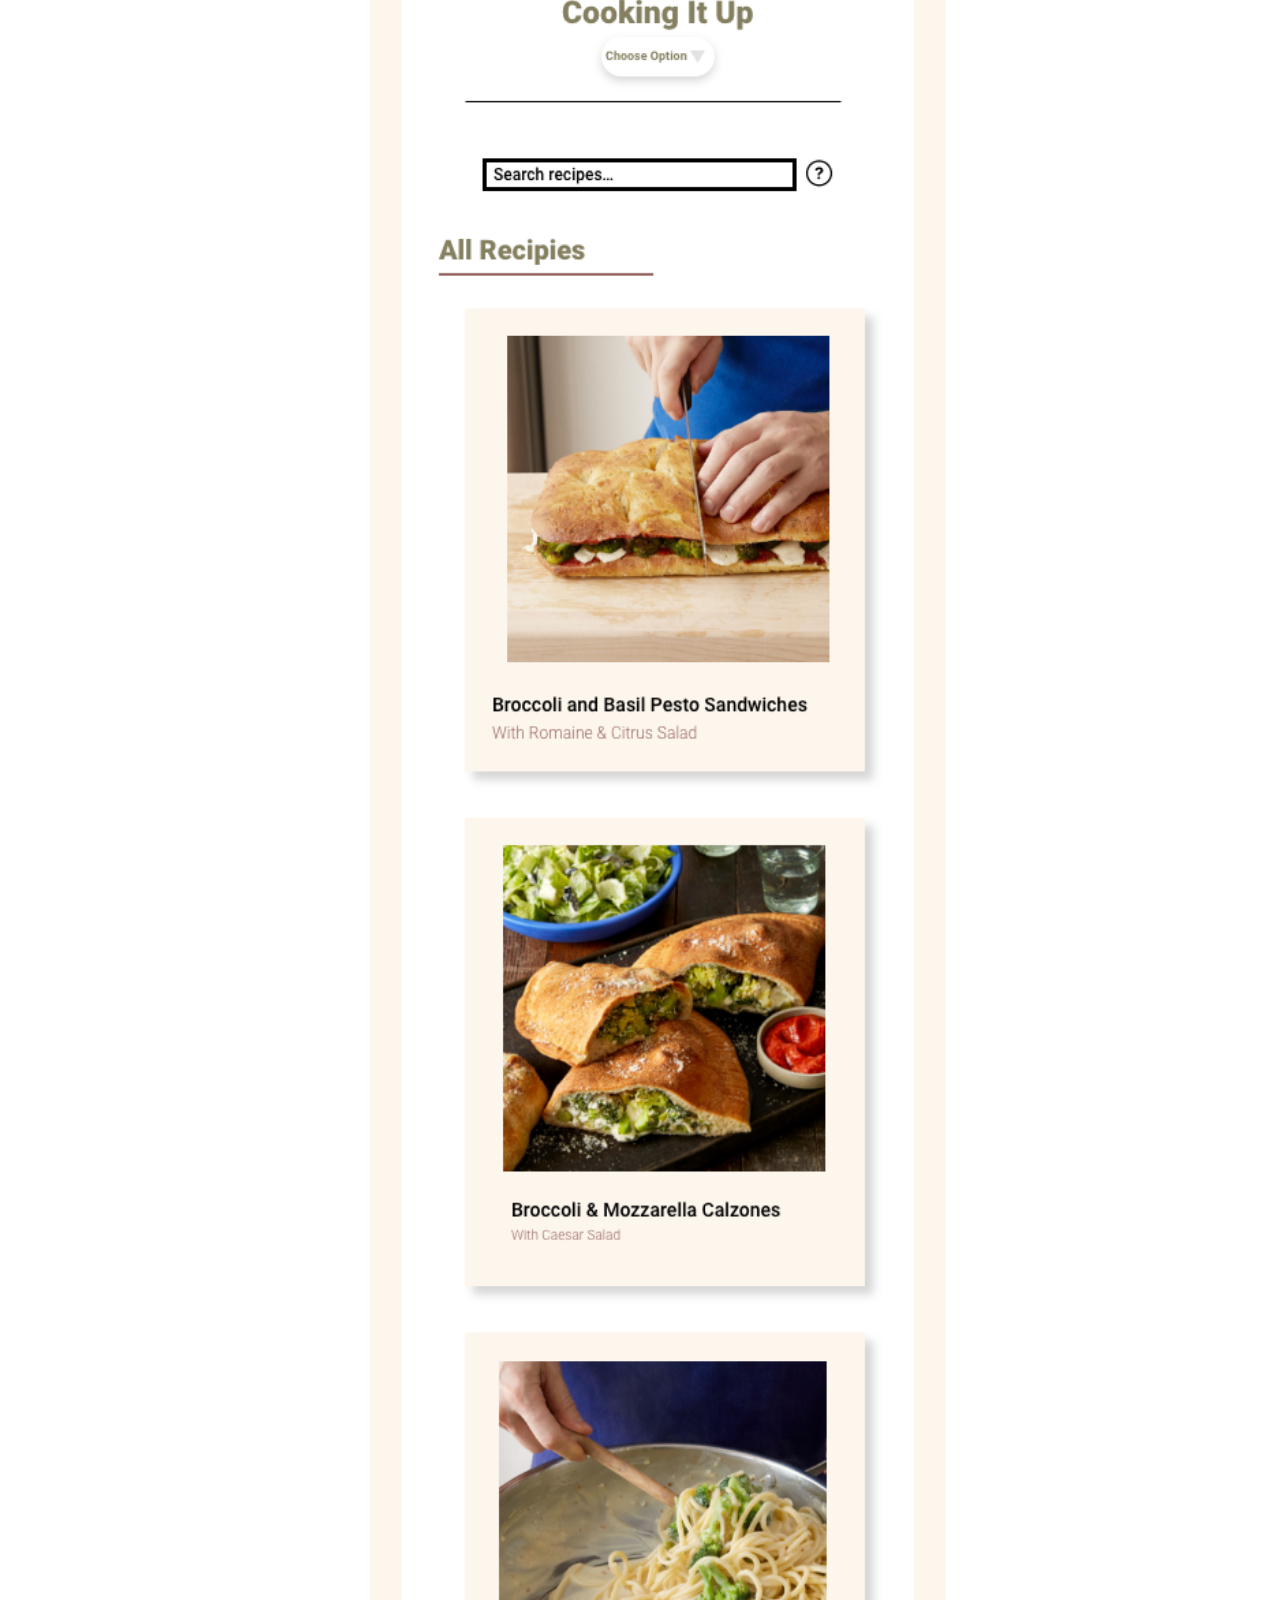
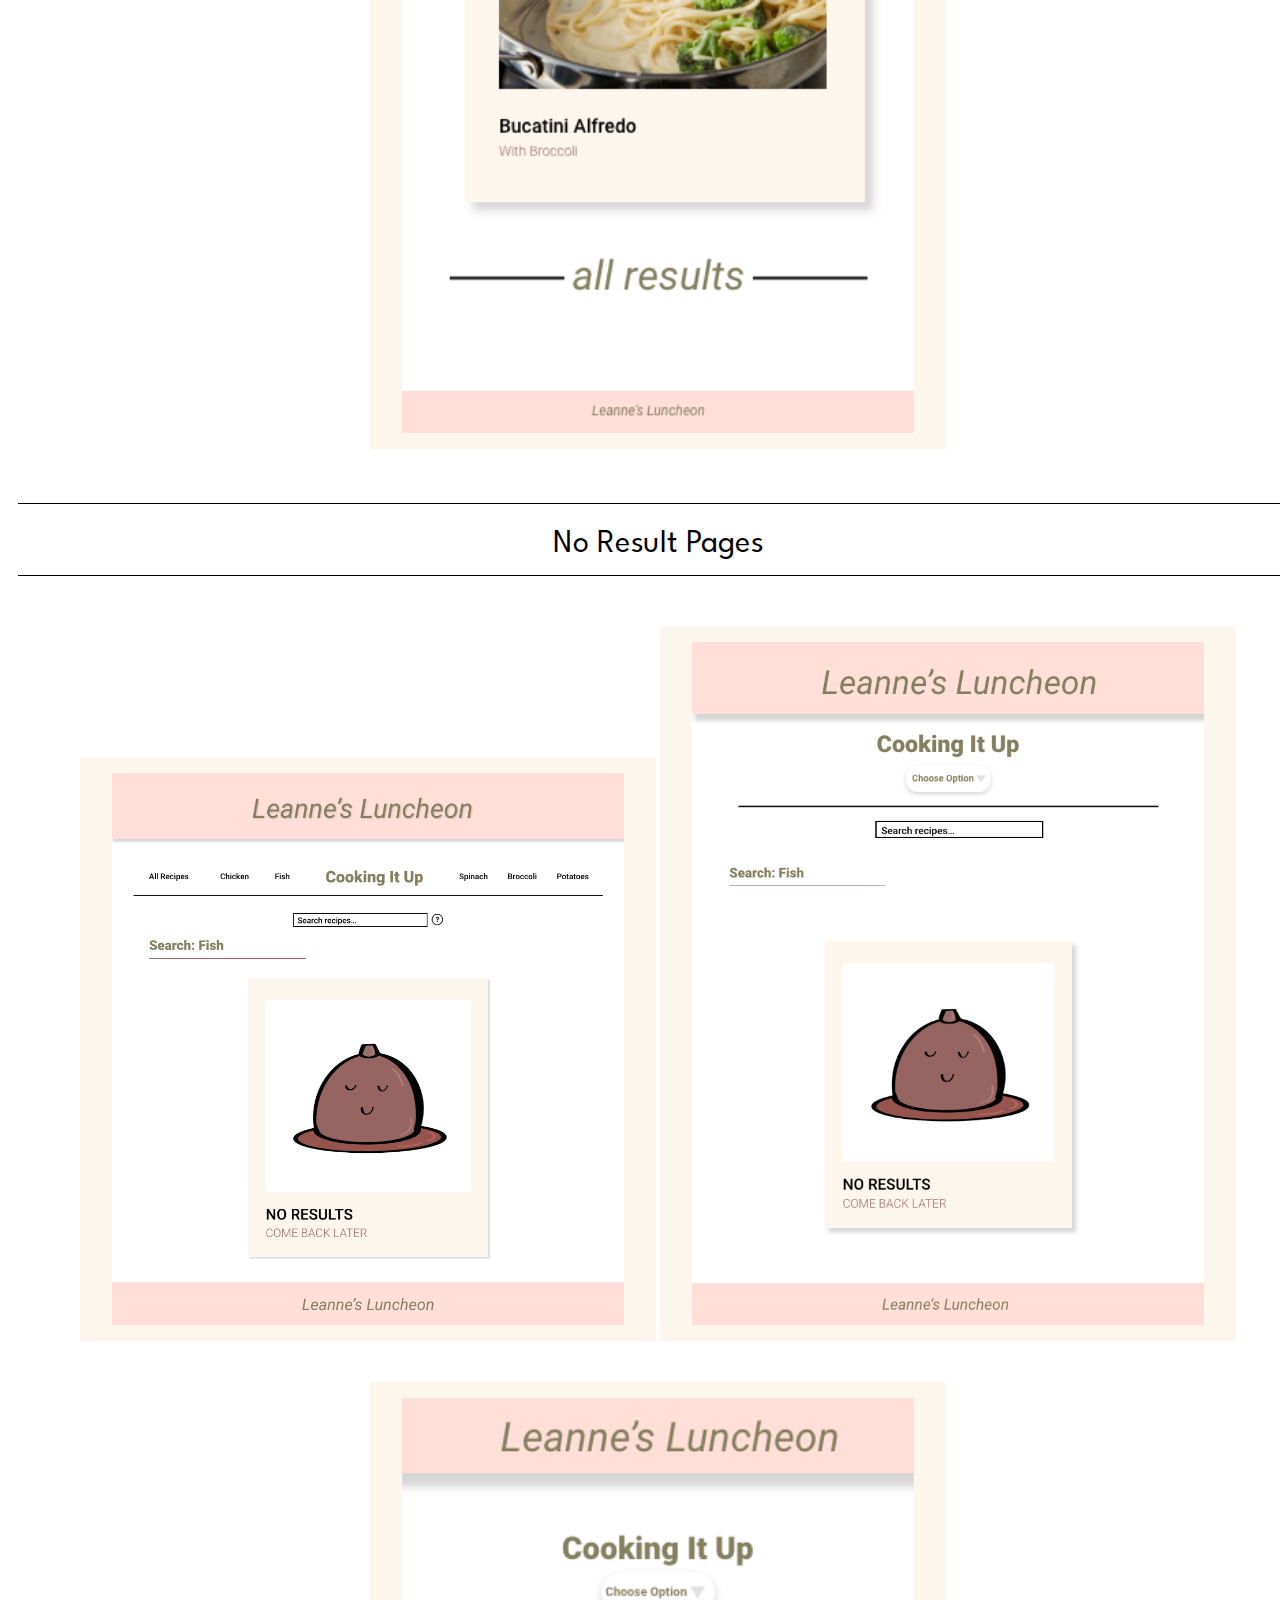
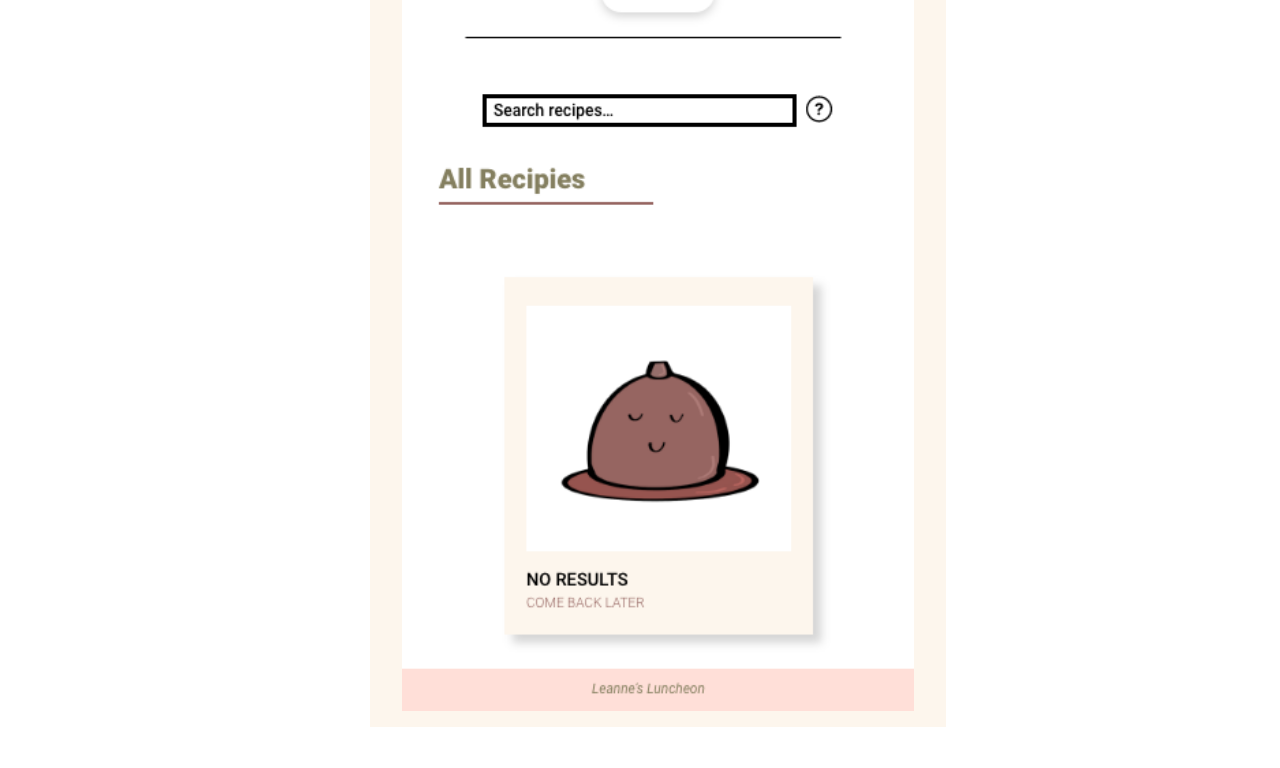
==== commit 4749f582: "Responsive Web" ====
--- a/wireframes.html
+++ b/wireframes.html
@@ -10,11 +10,15 @@
 
     <header>Leanne's Luncheon Wireframes</header>
 
+    <div class="link">
+        <a href="index.html" target="_blank">URL to Responsive Web Design</a>
+    </div>
+
     <div class="style">
 
     <p>Style Tile</p>
 
-     <img src="wireframes/My Style Tile.jpg" alt="style stile">
+     <img src="wireframes/My Style Tile.jpg" alt="style stile" class="style">
     </div>
 
     <div class="grid">
@@ -23,22 +27,22 @@
 
             <p>Home pages</p>
 
-            <img src="wireframes/Home Web.jpg" alt="Home Webpage">
+            <img src="wireframes2/Home Web.png" alt="Home Webpage">
 
-            <img src="wireframes/Home Ipad.jpg" alt="Home Tablet">
+            <img src="wireframes2/Home Ipad.png" alt="Home Tablet">
 
-            <img src="wireframes/Home phone.jpg" alt="Home Mobile">
+            <img src="wireframes2/Home phone.png" alt="Home Mobile">
         </div>
 
         <div>
 
             <p>Recipe pages</p>
 
-            <img src="wireframes/recipe-web.jpg" alt="Recipe Webpage">
+            <img src="wireframes2/Recipe-web.png" alt="Recipe Webpage">
 
-            <img src="wireframes/Recipe-pad.jpg" alt="Recipe Tablet">
+            <img src="wireframes2/Recipe-pad.png" alt="Recipe Tablet">
 
-            <img src="wireframes/Recipe-phone.jpg" alt="Recipe Mobile">
+            <img src="wireframes2/Recipe-phone.png" alt="Recipe Mobile">
 
         </div>
 
@@ -47,11 +51,11 @@
             <p>
                 Help Pages
             </p>
-            <img src="wireframes/Help-web.jpg" alt="Help Webpage">
+            <img src="wireframes2/Help-web.png" alt="Help Webpage">
 
-            <img src="wireframes/help-ipad.jpg" alt="Help Tablet">
+            <img src="wireframes2/help-ipad.png" alt="Help Tablet">
 
-            <img src="wireframes/Help-mobile.jpg" alt="Help Mobile">
+            <img src="wireframes2/Help-mobile.png" alt="Help Mobile">
 
         </div>
 
@@ -60,11 +64,11 @@
 
             <p>Search Pages</p>
 
-            <img src="wireframes/search-web.jpg" alt="Search Webpage">
+            <img src="wireframes2/search-web.png" alt="Search Webpage">
             
-            <img src="wireframes/search-ipad.jpg" alt="Search Tablet">
+            <img src="wireframes2/search-ipad.png" alt="Search Tablet">
 
-            <img src="wireframes/search-mobile.jpg" alt="Search Mobile">
+            <img src="wireframes2/search-mobile.png" alt="Search Mobile">
 
         </div>
 
@@ -74,11 +78,11 @@
                 No Result Pages
             </p>
 
-            <img src="wireframes/no result-web.jpg" alt="No results Webpage">
+            <img src="wireframes2/no result-web.png" alt="No results Webpage">
 
-            <img src="wireframes/no result- iPad.jpg" alt="No Results Tablet">
+            <img src="wireframes2/no result- iPad.png" alt="No Results Tablet">
 
-            <img src="wireframes/no result- phone.jpg" alt="No Results Mobile">
+            <img src="wireframes2/no result- phone.png" alt="No Results Mobile">
         </div>
 
     </div>
--- a/wireframes.css
+++ b/wireframes.css
@@ -11,6 +11,27 @@
 
 }
 
+a{
+    font-family: "BandeinsSansVariableGX";
+    font-weight: 400;
+    font-size: 1.5rem;
+}
+
+
+a:visited{
+    color: black;
+    
+}
+
+.link{
+    border: solid .2rem #847F5F;
+    margin: 1rem auto;
+    text-align: center;
+    padding: .5rem;
+    width: 25rem;
+
+}
+
 header{
     font-family: "BandeinsSansVariableGX";
     font-size: 2rem;
@@ -18,23 +39,25 @@
     margin-top: 2rem;
 }
 
+
 img {
 
     background-color: #FDF6ED;
   /*   box-shadow: 6px 6px 6px 1px #E7E5E5; */
     font-weight: 500;
     margin: 1.15rem auto;
-    width: 16rem;
+    width: 40%;
     padding: 1rem 2rem 1rem 2rem;
     text-align: center;
 }
 
-.grid, .style{
-    display: grid;
-    grid-template-rows: auto auto auto ;
+ .grid, .style{
+/*     display: grid;
+    grid-template-rows: auto auto auto ; */
     padding: 10px;
     text-align: center;
     width: 80rem;
+    margin: 0 auto;
 
 }
 
@@ -44,4 +67,8 @@
     border-top: solid .1rem black;
     border-bottom: solid .1rem black;
     padding: 1rem 0 1rem 0;
+}
+
+.style{
+    width: 90%;
 }